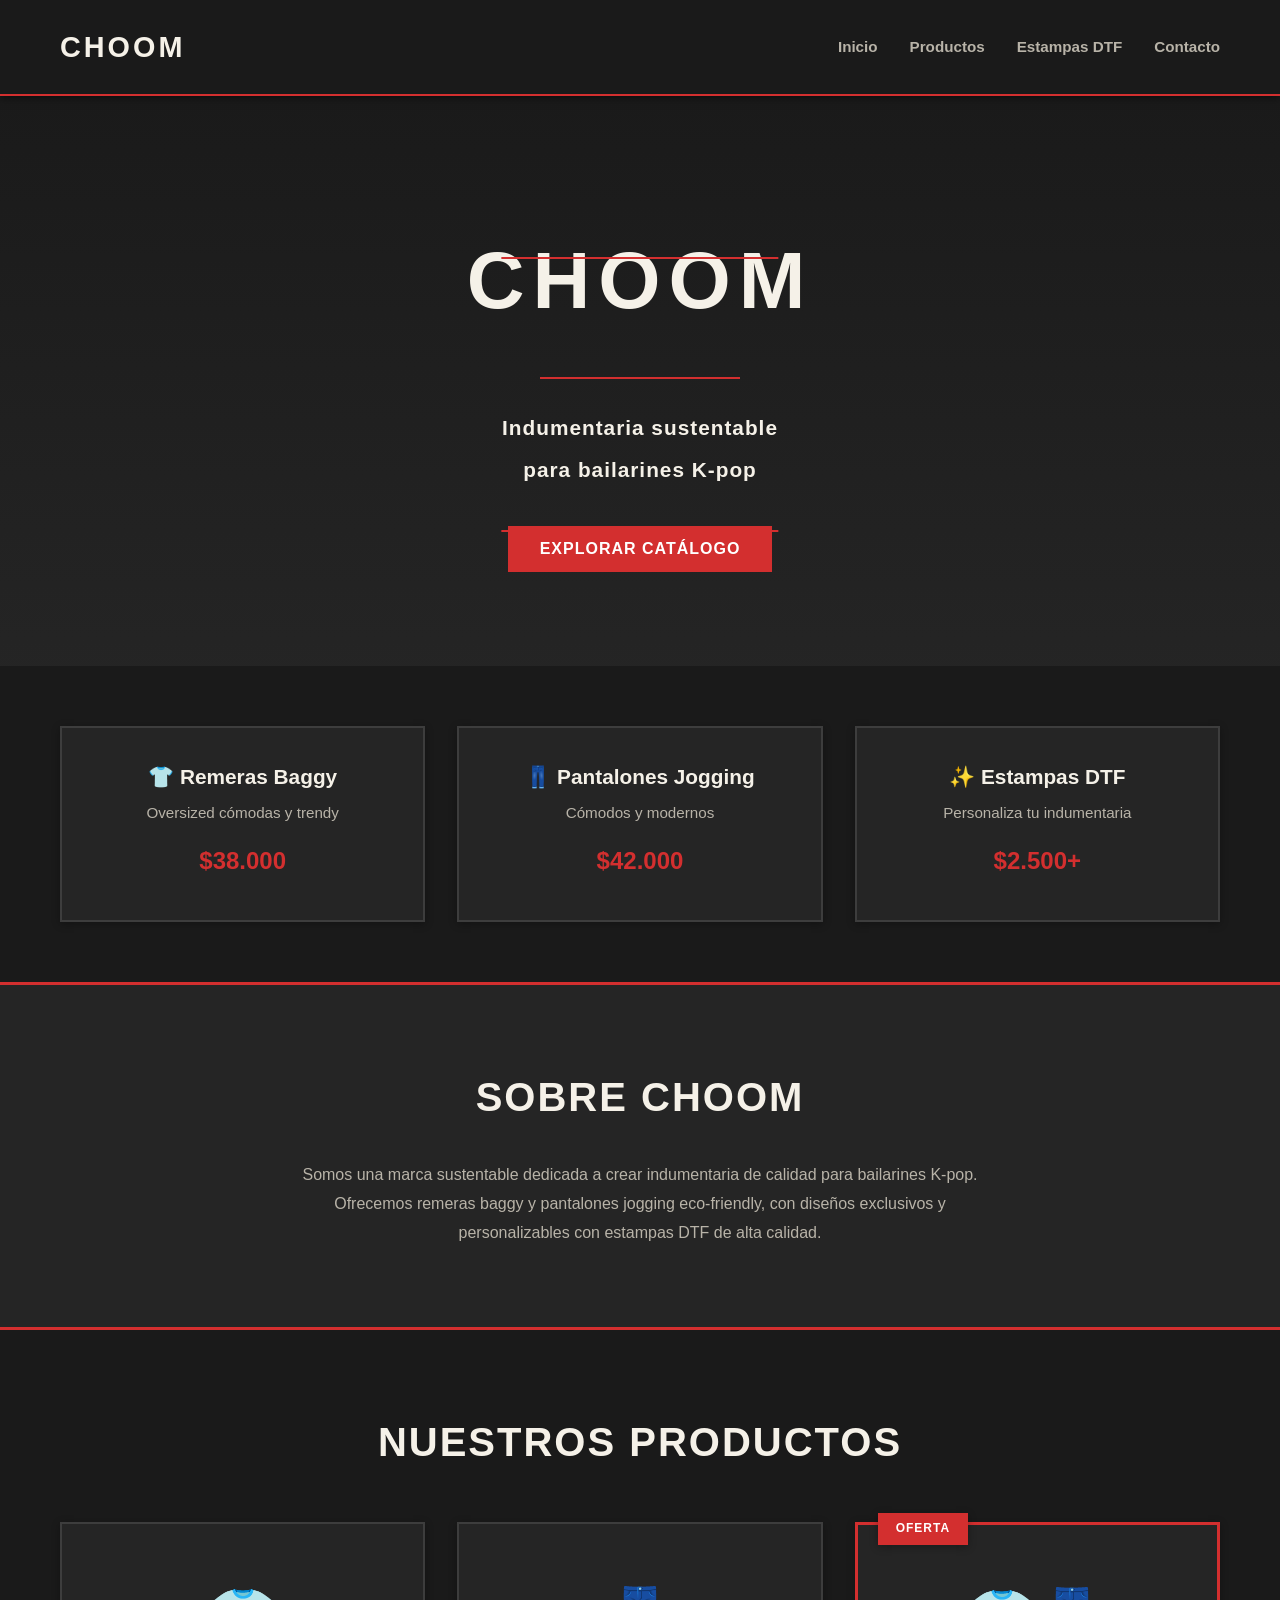
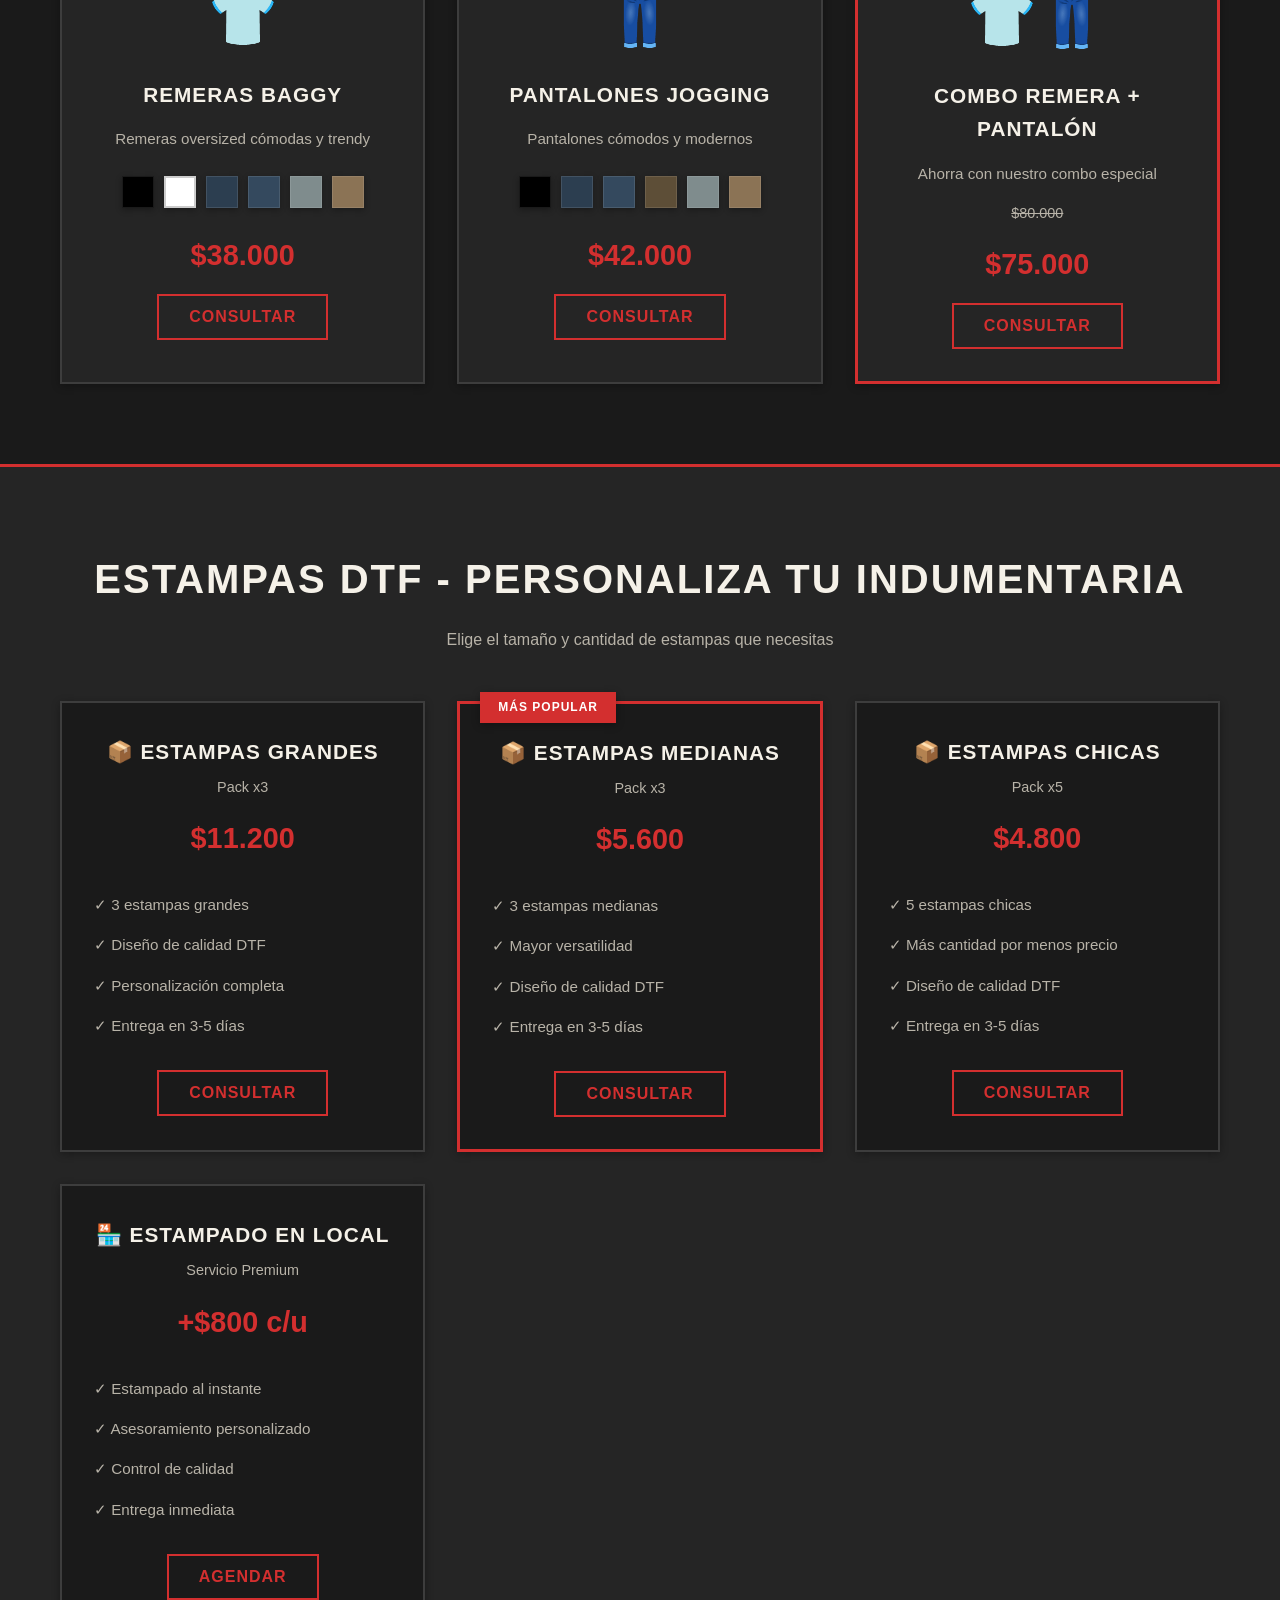
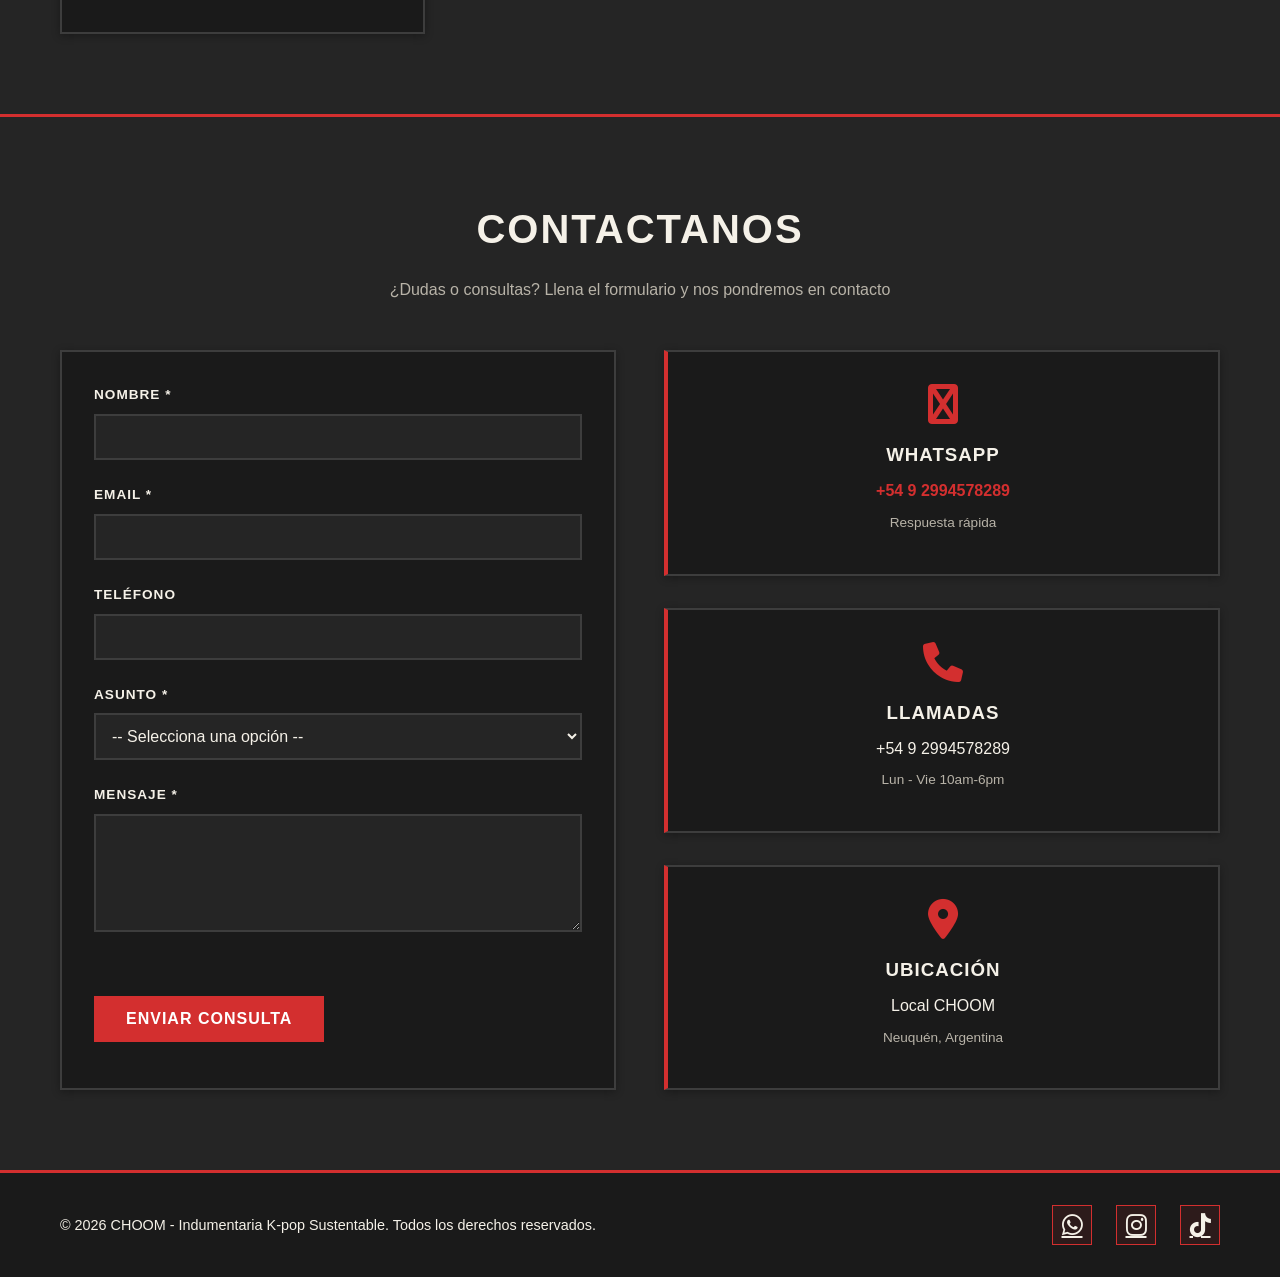
==== index.html @ 9585c63f "Actualizar sección de estampas DTF con paquetes de tamaños: grandes x3 $11,200, medianas x3 $5,600, " ====
<!DOCTYPE html>
<html lang="es">
<head>
    <meta charset="UTF-8">
    <meta name="viewport" content="width=device-width, initial-scale=1.0">
    <title>CHOOM - Indumentaria K-pop Sustentable</title>
    <link rel="stylesheet" href="styles.css">
    <link rel="stylesheet" href="https://cdnjs.cloudflare.com/ajax/libs/font-awesome/6.0.0/css/all.min.css">
</head>
<body>
    <!-- Navbar -->
    <nav class="navbar">
        <div class="navbar-container">
            <div class="logo">CHOOM</div>
            <ul class="nav-menu">
                <li><a href="#inicio" class="nav-link">Inicio</a></li>
                <li><a href="#productos" class="nav-link">Productos</a></li>
                <li><a href="#estampas" class="nav-link">Estampas DTF</a></li>
                <li><a href="#contacto" class="nav-link">Contacto</a></li>
            </ul>
        </div>
    </nav>

    <!-- Hero Section -->
    <section id="inicio" class="hero">
        <div class="hero-container">
            <div class="hero-content">
                <h1 class="hero-title">CHOOM</h1>
                <div class="hero-border"></div>
                <p class="hero-subtitle">Indumentaria sustentable</p>
                <p class="hero-subtitle">para bailarines K-pop</p>
                <button class="btn btn-primary" onclick="document.getElementById('productos').scrollIntoView({ behavior: 'smooth' })">Explorar Catálogo</button>
            </div>
        </div>
    </section>

    <!-- Caracteristicas Rapidas -->
    <section class="features">
        <div class="container">
            <div class="features-grid">
                <div class="feature-card">
                    <h3>👕 Remeras Baggy</h3>
                    <p>Oversized cómodas y trendy</p>
                    <p class="price">$38.000</p>
                </div>
                <div class="feature-card">
                    <h3>👖 Pantalones Jogging</h3>
                    <p>Cómodos y modernos</p>
                    <p class="price">$42.000</p>
                </div>
                <div class="feature-card">
                    <h3>✨ Estampas DTF</h3>
                    <p>Personaliza tu indumentaria</p>
                    <p class="price">$2.500+</p>
                </div>
            </div>
        </div>
    </section>

    <!-- Sobre Nosotros -->
    <section class="about">
        <div class="container">
            <h2>Sobre CHOOM</h2>
            <p>Somos una marca sustentable dedicada a crear indumentaria de calidad para bailarines K-pop. Ofrecemos remeras baggy y pantalones jogging eco-friendly, con diseños exclusivos y personalizables con estampas DTF de alta calidad.</p>
        </div>
    </section>

    <!-- Productos -->
    <section id="productos" class="productos">
        <div class="container">
            <h2>Nuestros Productos</h2>
            <div class="productos-grid">
                <!-- Remeras -->
                <div class="producto-card">
                    <div class="producto-imagen">👕</div>
                    <h3>Remeras Baggy</h3>
                    <p class="descripcion">Remeras oversized cómodas y trendy</p>
                    <div class="colores">
                        <span class="color" style="background: #000;" title="Negro"></span>
                        <span class="color" style="background: #fff; border: 2px solid #ccc;" title="Blanco"></span>
                        <span class="color" style="background: #2c3e50;" title="Gris Oscuro"></span>
                        <span class="color" style="background: #34495e;" title="Gris"></span>
                        <span class="color" style="background: #7f8c8d;" title="Gris Claro"></span>
                        <span class="color" style="background: #8b7355;" title="Maón"></span>
                    </div>
                    <p class="precio">$38.000</p>
                    <button class="btn btn-secondary" onclick="contactarWhatsapp('Hola! Me interesa consultar sobre Remeras Baggy CHOOM')">Consultar</button>
                </div>

                <!-- Pantalones -->
                <div class="producto-card">
                    <div class="producto-imagen">👖</div>
                    <h3>Pantalones Jogging</h3>
                    <p class="descripcion">Pantalones cómodos y modernos</p>
                    <div class="colores">
                        <span class="color" style="background: #000;" title="Negro"></span>
                        <span class="color" style="background: #2c3e50;" title="Azul Oscuro"></span>
                        <span class="color" style="background: #34495e;" title="Gris Oscuro"></span>
                        <span class="color" style="background: #5d4e37;" title="Marrón"></span>
                        <span class="color" style="background: #7f8c8d;" title="Gris"></span>
                        <span class="color" style="background: #8b7355;" title="Beige"></span>
                    </div>
                    <p class="precio">$42.000</p>
                    <button class="btn btn-secondary" onclick="contactarWhatsapp('Hola! Me interesa consultar sobre Pantalones Jogging CHOOM')">Consultar</button>
                </div>

                <!-- Combo -->
                <div class="producto-card destacado">
                    <span class="badge">OFERTA</span>
                    <div class="producto-imagen">👕👖</div>
                    <h3>Combo Remera + Pantalón</h3>
                    <p class="descripcion">Ahorra con nuestro combo especial</p>
                    <p class="precio-original">$80.000</p>
                    <p class="precio">$75.000</p>
                    <button class="btn btn-secondary" onclick="contactarWhatsapp('Hola! Me interesa el Combo Remera + Pantalón de CHOOM')">Consultar</button>
                </div>
            </div>
        </div>
    </section>

    <!-- Estampas DTF -->
    <section id="estampas" class="estampas">
        <div class="container">
            <h2>Estampas DTF - Personaliza tu Indumentaria</h2>
            <p class="seccion-subtitle">Elige el tamaño y cantidad de estampas que necesitas</p>
            
            <div class="estampas-grid">
                <!-- Estampas Grandes x3 -->
                <div class="estampa-card">
                    <h3>📦 Estampas Grandes</h3>
                    <p class="cantidad">Pack x3</p>
                    <p class="precio">$11.200</p>
                    <ul class="caracteristicas">
                        <li>✓ 3 estampas grandes</li>
                        <li>✓ Diseño de calidad DTF</li>
                        <li>✓ Personalización completa</li>
                        <li>✓ Entrega en 3-5 días</li>
                    </ul>
                    <button class="btn btn-secondary" onclick="contactarWhatsapp('Hola! Me interesa solicitar estampas grandes CHOOM - Pack x3')">Consultar</button>
                </div>

                <!-- Estampas Medianas x3 -->
                <div class="estampa-card destacado">
                    <span class="badge">MÁS POPULAR</span>
                    <h3>📦 Estampas Medianas</h3>
                    <p class="cantidad">Pack x3</p>
                    <p class="precio">$5.600</p>
                    <ul class="caracteristicas">
                        <li>✓ 3 estampas medianas</li>
                        <li>✓ Mayor versatilidad</li>
                        <li>✓ Diseño de calidad DTF</li>
                        <li>✓ Entrega en 3-5 días</li>
                    </ul>
                    <button class="btn btn-secondary" onclick="contactarWhatsapp('Hola! Me interesa solicitar estampas medianas CHOOM - Pack x3')">Consultar</button>
                </div>

                <!-- Estampas Chicas x5 -->
                <div class="estampa-card">
                    <h3>📦 Estampas Chicas</h3>
                    <p class="cantidad">Pack x5</p>
                    <p class="precio">$4.800</p>
                    <ul class="caracteristicas">
                        <li>✓ 5 estampas chicas</li>
                        <li>✓ Más cantidad por menos precio</li>
                        <li>✓ Diseño de calidad DTF</li>
                        <li>✓ Entrega en 3-5 días</li>
                    </ul>
                    <button class="btn btn-secondary" onclick="contactarWhatsapp('Hola! Me interesa solicitar estampas chicas CHOOM - Pack x5')">Consultar</button>
                </div>

                <!-- Estampado en local -->
                <div class="estampa-card">
                    <h3>🏪 Estampado en Local</h3>
                    <p class="cantidad">Servicio Premium</p>
                    <p class="precio">+$800 c/u</p>
                    <ul class="caracteristicas">
                        <li>✓ Estampado al instante</li>
                        <li>✓ Asesoramiento personalizado</li>
                        <li>✓ Control de calidad</li>
                        <li>✓ Entrega inmediata</li>
                    </ul>
                    <button class="btn btn-secondary" onclick="contactarWhatsapp('Hola! Quiero agendar para estampar en el local')">Agendar</button>
                </div>
            </div>
        </div>
    </section>

    <!-- Contacto -->
    <section id="contacto" class="contacto">
        <div class="container">
            <h2>Contactanos</h2>
            <p class="seccion-subtitle">¿Dudas o consultas? Llena el formulario y nos pondremos en contacto</p>
            
            <div class="contacto-content">
                <form class="contacto-form" onsubmit="enviarFormulario(event)">
                    <div class="form-group">
                        <label for="nombre">Nombre *</label>
                        <input type="text" id="nombre" name="nombre" required>
                    </div>

                    <div class="form-group">
                        <label for="email">Email *</label>
                        <input type="email" id="email" name="email" required>
                    </div>

                    <div class="form-group">
                        <label for="telefono">Teléfono</label>
                        <input type="tel" id="telefono" name="telefono">
                    </div>

                    <div class="form-group">
                        <label for="asunto">Asunto *</label>
                        <select id="asunto" name="asunto" required>
                            <option value="">-- Selecciona una opción --</option>
                            <option value="Consulta sobre productos">Consulta sobre productos</option>
                            <option value="Solicitud de estampas DTF">Solicitud de estampas DTF</option>
                            <option value="Estampado en local">Estampado en local</option>
                            <option value="Otro">Otro</option>
                        </select>
                    </div>

                    <div class="form-group">
                        <label for="mensaje">Mensaje *</label>
                        <textarea id="mensaje" name="mensaje" rows="5" required></textarea>
                    </div>

                    <button type="submit" class="btn btn-primary">Enviar Consulta</button>
                </form>

                <div class="contacto-info">
                    <div class="info-card">
                        <i class="fas fa-whatsapp"></i>
                        <h3>WhatsApp</h3>
                        <p><a href="https://wa.me/542994578289" target="_blank">+54 9 2994578289</a></p>
                        <p class="small">Respuesta rápida</p>
                    </div>
                    
                    <div class="info-card">
                        <i class="fas fa-phone"></i>
                        <h3>Llamadas</h3>
                        <p>+54 9 2994578289</p>
                        <p class="small">Lun - Vie 10am-6pm</p>
                    </div>

                    <div class="info-card">
                        <i class="fas fa-map-marker-alt"></i>
                        <h3>Ubicación</h3>
                        <p>Local CHOOM</p>
                        <p class="small">Neuquén, Argentina</p>
                    </div>
                </div>
            </div>
        </div>
    </section>

    <!-- Footer -->
    <footer class="footer">
        <div class="container">
            <p>&copy; 2026 CHOOM - Indumentaria K-pop Sustentable. Todos los derechos reservados.</p>
            <div class="social-links">
                <a href="https://wa.me/542994578289" title="WhatsApp"><i class="fab fa-whatsapp"></i></a>
                <a href="#" title="Instagram"><i class="fab fa-instagram"></i></a>
                <a href="#" title="TikTok"><i class="fab fa-tiktok"></i></a>
            </div>
        </div>
    </footer>

    <script src="script.js"></script>
</body>
</html>
---- styles.css ----
* {
    margin: 0;
    padding: 0;
    box-sizing: border-box;
}

:root {
    --primary-color: #1a1a1a;
    --secondary-color: #2d2d2d;
    --accent-color: #d32f2f;
    --text-light: #f5f1e8;
    --text-muted: #b8b3a8;
    --light-bg: #252525;
    --border-color: #3d3d3d;
    --white: #ffffff;
}

body {
    font-family: 'Segoe UI', Tahoma, Geneva, Verdana, sans-serif;
    color: var(--text-light);
    line-height: 1.6;
    background: var(--primary-color);
}

.container {
    max-width: 1200px;
    margin: 0 auto;
    padding: 0 20px;
}

/* Navbar */
.navbar {
    background: var(--primary-color);
    color: var(--text-light);
    padding: 1.5rem 0;
    position: sticky;
    top: 0;
    z-index: 100;
    box-shadow: 0 2px 8px rgba(0, 0, 0, 0.5);
    border-bottom: 2px solid var(--accent-color);
}

.navbar-container {
    display: flex;
    justify-content: space-between;
    align-items: center;
    max-width: 1200px;
    margin: 0 auto;
    padding: 0 20px;
}

.logo {
    font-size: 1.8rem;
    font-weight: 900;
    color: var(--text-light);
    letter-spacing: 3px;
    text-transform: uppercase;
}

.nav-menu {
    display: flex;
    list-style: none;
    gap: 2rem;
}

.nav-link {
    color: var(--text-muted);
    text-decoration: none;
    transition: color 0.3s;
    font-weight: 600;
    font-size: 0.95rem;
}

.nav-link:hover {
    color: var(--accent-color);
}

/* Hero Section */
.hero {
    background: linear-gradient(180deg, var(--primary-color) 0%, var(--light-bg) 100%);
    padding: 120px 20px;
    text-align: center;
    min-height: 600px;
    display: flex;
    align-items: center;
    justify-content: center;
    border-bottom: 3px solid var(--accent-color);
    position: relative;
}

.hero-container::before {
    content: '';
    position: absolute;
    top: 40px;
    left: 50%;
    transform: translateX(-50%);
    width: 80%;
    height: 2px;
    background: var(--accent-color);
}

.hero-container::after {
    content: '';
    position: absolute;
    bottom: 40px;
    left: 50%;
    transform: translateX(-50%);
    width: 80%;
    height: 2px;
    background: var(--accent-color);
}

.hero-container {
    position: relative;
    animation: fadeInUp 1s ease;
}

.hero-content {
    max-width: 800px;
}

.hero-title {
    font-size: 5rem;
    font-weight: 900;
    color: var(--text-light);
    margin-bottom: 2rem;
    letter-spacing: 8px;
    text-transform: uppercase;
}

.hero-border {
    width: 200px;
    height: 2px;
    background: var(--accent-color);
    margin: 2rem auto;
}

.hero-subtitle {
    font-size: 1.3rem;
    color: var(--text-light);
    font-weight: 600;
    margin-bottom: 0.5rem;
    letter-spacing: 1px;
}

@keyframes fadeInUp {
    from {
        opacity: 0;
        transform: translateY(30px);
    }
    to {
        opacity: 1;
        transform: translateY(0);
    }
}

/* Features Section */
.features {
    background: var(--primary-color);
    padding: 60px 20px;
    margin-top: -30px;
    position: relative;
    z-index: 10;
}

.features-grid {
    display: grid;
    grid-template-columns: repeat(auto-fit, minmax(280px, 1fr));
    gap: 2rem;
}

.feature-card {
    background: var(--light-bg);
    border: 2px solid var(--border-color);
    border-radius: 0;
    padding: 2rem;
    text-align: center;
    transition: all 0.3s;
    box-shadow: 0 2px 8px rgba(0, 0, 0, 0.3);
}

.feature-card:hover {
    transform: translateY(-5px);
    box-shadow: 0 8px 20px rgba(211, 47, 47, 0.3);
    border-color: var(--accent-color);
}

.feature-card h3 {
    font-size: 1.3rem;
    color: var(--text-light);
    margin-bottom: 0.5rem;
    font-weight: 700;
}

.feature-card p {
    color: var(--text-muted);
    font-size: 0.95rem;
    margin-bottom: 0.5rem;
}

.feature-card .price {
    font-size: 1.5rem;
    font-weight: bold;
    color: var(--accent-color);
    margin-top: 1rem;
}

/* Botones */
.btn {
    padding: 12px 30px;
    border: 2px solid var(--accent-color);
    border-radius: 0;
    font-size: 1rem;
    cursor: pointer;
    transition: all 0.3s;
    text-decoration: none;
    display: inline-block;
    font-weight: 700;
    text-transform: uppercase;
    letter-spacing: 1px;
}

.btn-primary {
    background: var(--accent-color);
    color: var(--white);
    margin-top: 2rem;
}

.btn-primary:hover {
    background: transparent;
    color: var(--accent-color);
}

.btn-secondary {
    background: transparent;
    color: var(--accent-color);
    border-color: var(--accent-color);
}

.btn-secondary:hover {
    background: var(--accent-color);
    color: var(--white);
}

/* Sección About */
.about {
    background: var(--light-bg);
    padding: 80px 20px;
    text-align: center;
    border-top: 3px solid var(--accent-color);
    border-bottom: 3px solid var(--accent-color);
}

.about h2 {
    font-size: 2.5rem;
    margin-bottom: 2rem;
    color: var(--text-light);
    font-weight: 900;
    letter-spacing: 2px;
    text-transform: uppercase;
}

.about p {
    font-size: 1rem;
    max-width: 700px;
    margin: 0 auto;
    color: var(--text-muted);
    line-height: 1.8;
}

/* Productos */
.productos {
    padding: 80px 20px;
    background: var(--primary-color);
}

.productos h2 {
    text-align: center;
    font-size: 2.5rem;
    margin-bottom: 3rem;
    color: var(--text-light);
    font-weight: 900;
    letter-spacing: 2px;
    text-transform: uppercase;
}

.productos-grid {
    display: grid;
    grid-template-columns: repeat(auto-fit, minmax(300px, 1fr));
    gap: 2rem;
}

.producto-card {
    background: var(--light-bg);
    border: 2px solid var(--border-color);
    border-radius: 0;
    padding: 2rem;
    text-align: center;
    transition: all 0.3s;
    position: relative;
    box-shadow: 0 2px 8px rgba(0, 0, 0, 0.3);
}

.producto-card:hover {
    border-color: var(--accent-color);
    box-shadow: 0 8px 20px rgba(211, 47, 47, 0.3);
    transform: translateY(-5px);
}

.producto-card.destacado {
    border-color: var(--accent-color);
    border-width: 3px;
}

.badge {
    position: absolute;
    top: -12px;
    left: 20px;
    background: var(--accent-color);
    color: var(--white);
    padding: 6px 18px;
    border-radius: 0;
    font-size: 0.75rem;
    font-weight: bold;
    text-transform: uppercase;
    letter-spacing: 1px;
    box-shadow: 0 2px 8px rgba(0, 0, 0, 0.3);
}

.producto-imagen {
    font-size: 3.5rem;
    margin: 1rem 0;
}

.producto-card h3 {
    font-size: 1.3rem;
    margin: 1rem 0;
    color: var(--text-light);
    font-weight: 700;
    text-transform: uppercase;
    letter-spacing: 1px;
}

.producto-card .descripcion {
    color: var(--text-muted);
    margin-bottom: 1rem;
    font-size: 0.95rem;
}

.colores {
    display: flex;
    gap: 10px;
    justify-content: center;
    margin: 1.5rem 0;
    flex-wrap: wrap;
}

.color {
    width: 32px;
    height: 32px;
    border-radius: 0;
    cursor: pointer;
    transition: all 0.2s;
    box-shadow: 0 2px 6px rgba(0, 0, 0, 0.3);
    border: 1px solid rgba(255, 255, 255, 0.1);
}

.color:hover {
    transform: scale(1.15);
    box-shadow: 0 4px 12px rgba(211, 47, 47, 0.5);
}

.precio-original {
    text-decoration: line-through;
    color: var(--text-muted);
    font-size: 0.9rem;
    margin: 0.5rem 0;
}

.precio {
    font-size: 1.8rem;
    font-weight: bold;
    color: var(--accent-color);
    margin: 1rem 0;
}

/* Estampas */
.estampas {
    background: var(--light-bg);
    padding: 80px 20px;
    border-top: 3px solid var(--accent-color);
    border-bottom: 3px solid var(--accent-color);
}

.estampas h2 {
    text-align: center;
    font-size: 2.5rem;
    margin-bottom: 1rem;
    color: var(--text-light);
    font-weight: 900;
    letter-spacing: 2px;
    text-transform: uppercase;
}

.seccion-subtitle {
    text-align: center;
    font-size: 1rem;
    margin-bottom: 3rem;
    color: var(--text-muted);
}

.estampas-grid {
    display: grid;
    grid-template-columns: repeat(auto-fit, minmax(280px, 1fr));
    gap: 2rem;
}

.estampa-card {
    background: var(--primary-color);
    color: var(--text-light);
    padding: 2rem;
    border-radius: 0;
    text-align: center;
    position: relative;
    transition: all 0.3s;
    box-shadow: 0 2px 8px rgba(0, 0, 0, 0.3);
    border: 2px solid var(--border-color);
}

.estampa-card:hover {
    transform: translateY(-5px);
    box-shadow: 0 8px 20px rgba(211, 47, 47, 0.3);
    border-color: var(--accent-color);
}

.estampa-card.destacado {
    border: 3px solid var(--accent-color);
    transform: scale(1.05);
}

.estampa-card h3 {
    font-size: 1.3rem;
    margin-bottom: 0.5rem;
    color: var(--text-light);
    font-weight: 700;
    text-transform: uppercase;
    letter-spacing: 1px;
}

.estampa-card .cantidad {
    font-size: 0.9rem;
    color: var(--text-muted);
    margin-bottom: 1rem;
}

.caracteristicas {
    list-style: none;
    margin: 1.5rem 0;
    text-align: left;
}

.caracteristicas li {
    padding: 0.5rem 0;
    color: var(--text-muted);
    font-size: 0.95rem;
}

/* Estampas Grupos */
.estampas-grupos {
    background: var(--primary-color);
    padding: 80px 20px;
    min-height: 100vh;
}

.estampas-grupos h1 {
    text-align: center;
    font-size: 2.5rem;
    margin-bottom: 1rem;
    color: var(--text-light);
    font-weight: 900;
    letter-spacing: 2px;
    text-transform: uppercase;
}

.grupos-grid {
    display: grid;
    grid-template-columns: repeat(auto-fit, minmax(200px, 1fr));
    gap: 2rem;
    margin-top: 3rem;
}

.grupo-card {
    background: var(--light-bg);
    border: 2px solid var(--border-color);
    padding: 2rem;
    text-align: center;
    cursor: pointer;
    transition: all 0.3s;
    position: relative;
}

.grupo-card:hover {
    transform: translateY(-10px);
    box-shadow: 0 15px 40px rgba(211, 47, 47, 0.4);
    border-color: var(--accent-color);
}

.grupo-icon {
    font-size: 3rem;
    margin-bottom: 1rem;
}

.grupo-card h3 {
    font-size: 1.5rem;
    color: var(--text-light);
    margin-bottom: 0.5rem;
    font-weight: 700;
    text-transform: uppercase;
}

.grupo-card p {
    color: var(--text-muted);
    font-size: 0.9rem;
}

/* Formulario Paquete */
.formulario-paquete {
    position: fixed;
    top: 0;
    left: 0;
    right: 0;
    bottom: 0;
    background: rgba(0, 0, 0, 0.8);
    display: flex;
    align-items: center;
    justify-content: center;
    z-index: 1000;
    padding: 20px;
}

.formulario-paquete.hidden {
    display: none;
}

.formulario-container {
    background: var(--primary-color);
    border: 3px solid var(--accent-color);
    padding: 3rem;
    max-width: 600px;
    width: 100%;
    position: relative;
}

.btn-cerrar {
    position: absolute;
    top: 1rem;
    right: 1rem;
    background: var(--accent-color);
    color: var(--white);
    border: none;
    font-size: 1.5rem;
    width: 40px;
    height: 40px;
    cursor: pointer;
    transition: all 0.3s;
}

.btn-cerrar:hover {
    transform: scale(1.1);
}

.formulario-container h2 {
    color: var(--text-light);
    margin-bottom: 1rem;
    font-size: 1.8rem;
    text-transform: uppercase;
}

.formulario-container p {
    color: var(--text-muted);
    margin-bottom: 2rem;
}

.opciones-paquete {
    display: grid;
    grid-template-columns: 1fr 1fr;
    gap: 2rem;
}

.opcion-card {
    background: var(--light-bg);
    border: 2px solid var(--border-color);
    padding: 1.5rem;
    text-align: center;
    cursor: pointer;
    transition: all 0.3s;
}

.opcion-card:hover {
    border-color: var(--accent-color);
    transform: translateY(-5px);
    box-shadow: 0 8px 20px rgba(211, 47, 47, 0.3);
}

.opcion-card h3 {
    color: var(--text-light);
    margin-bottom: 0.5rem;
    text-transform: uppercase;
}

.opcion-card .cantidad {
    color: var(--text-muted);
    font-size: 0.9rem;
    margin: 0.5rem 0;
}

.opcion-card .precio {
    font-size: 1.5rem;
    color: var(--accent-color);
    font-weight: bold;
    margin: 0.5rem 0;
}

.opcion-card .precio-original {
    text-decoration: line-through;
    color: var(--text-muted);
    font-size: 0.9rem;
    margin: 0.5rem 0;
}

.opcion-card .descuento {
    color: var(--accent-color);
    font-weight: bold;
    font-size: 0.9rem;
}

/* Contacto */
.contacto {
    padding: 80px 20px;
    background: var(--light-bg);
}

.contacto h2 {
    text-align: center;
    font-size: 2.5rem;
    margin-bottom: 1rem;
    color: var(--text-light);
    font-weight: 900;
    letter-spacing: 2px;
    text-transform: uppercase;
}

.contacto-content {
    display: grid;
    grid-template-columns: 1fr 1fr;
    gap: 3rem;
    margin-top: 3rem;
}

.contacto-form {
    background: var(--primary-color);
    padding: 2rem;
    border-radius: 0;
    box-shadow: 0 2px 8px rgba(0, 0, 0, 0.3);
    border: 2px solid var(--border-color);
}

.form-group {
    margin-bottom: 1.5rem;
}

.form-group label {
    display: block;
    margin-bottom: 0.5rem;
    font-weight: 700;
    color: var(--text-light);
    text-transform: uppercase;
    font-size: 0.85rem;
    letter-spacing: 1px;
}

.form-group input,
.form-group select,
.form-group textarea {
    width: 100%;
    padding: 12px;
    border: 2px solid var(--border-color);
    border-radius: 0;
    font-family: inherit;
    font-size: 1rem;
    transition: all 0.3s;
    background: var(--light-bg);
    color: var(--text-light);
}

.form-group input:focus,
.form-group select:focus,
.form-group textarea:focus {
    outline: none;
    border-color: var(--accent-color);
    box-shadow: 0 0 10px rgba(211, 47, 47, 0.3);
}

.contacto-info {
    display: flex;
    flex-direction: column;
    gap: 2rem;
}

.info-card {
    background: var(--primary-color);
    padding: 2rem;
    border-radius: 0;
    text-align: center;
    box-shadow: 0 2px 8px rgba(0, 0, 0, 0.3);
    transition: all 0.3s;
    border: 2px solid var(--border-color);
    border-left: 4px solid var(--accent-color);
}

.info-card:hover {
    transform: translateY(-5px);
    box-shadow: 0 8px 20px rgba(211, 47, 47, 0.3);
}

.info-card i {
    font-size: 2.5rem;
    color: var(--accent-color);
    margin-bottom: 1rem;
}

.info-card h3 {
    margin-bottom: 0.5rem;
    color: var(--text-light);
    font-weight: 700;
    text-transform: uppercase;
    letter-spacing: 1px;
}

.info-card p {
    margin: 0.5rem 0;
}

.info-card a {
    color: var(--accent-color);
    text-decoration: none;
    font-weight: 700;
    transition: color 0.3s;
}

.info-card a:hover {
    color: var(--text-light);
}

.small {
    font-size: 0.85rem;
    color: var(--text-muted);
}

/* Footer */
.footer {
    background: var(--primary-color);
    color: var(--text-light);
    padding: 2rem;
    text-align: center;
    border-top: 3px solid var(--accent-color);
}

.footer .container {
    display: flex;
    justify-content: space-between;
    align-items: center;
}

.footer p {
    font-size: 0.9rem;
}

.social-links {
    display: flex;
    gap: 1.5rem;
}

.social-links a {
    color: var(--text-light);
    font-size: 1.5rem;
    transition: all 0.3s;
    display: inline-flex;
    align-items: center;
    justify-content: center;
    width: 40px;
    height: 40px;
    border-radius: 0;
    background: rgba(211, 47, 47, 0.1);
    border: 1px solid var(--accent-color);
}

.social-links a:hover {
    color: var(--accent-color);
    background: var(--accent-color);
    color: var(--white);
    transform: translateY(-3px);
}

/* Responsive */
@media (max-width: 768px) {
    .navbar {
        padding: 1rem 0;
    }

    .navbar-container {
        flex-wrap: wrap;
    }

    .nav-menu {
        width: 100%;
        flex-direction: column;
        gap: 0.5rem;
        margin-top: 1rem;
    }

    .hero-title {
        font-size: 3rem;
    }

    .hero {
        min-height: 400px;
        padding: 50px 20px;
    }

    .productos h2,
    .estampas h2,
    .contacto h2 {
        font-size: 1.8rem;
    }

    .productos-grid,
    .estampas-grid,
    .features-grid {
        grid-template-columns: 1fr;
    }

    .estampa-card.destacado {
        transform: scale(1);
    }

    .contacto-content {
        grid-template-columns: 1fr;
        gap: 2rem;
    }

    .footer .container {
        flex-direction: column;
        gap: 1rem;
    }

    .nav-link {
        display: block;
        padding: 0.5rem 0;
    }

    .opciones-paquete {
        grid-template-columns: 1fr;
    }
}

@media (max-width: 480px) {
    .hero-title {
        font-size: 2rem;
    }

    .hero-content p {
        font-size: 0.95rem;
    }

    .btn {
        padding: 10px 20px;
        font-size: 0.85rem;
    }

    .precio {
        font-size: 1.5rem;
    }

    .about h2,
    .productos h2 {
        font-size: 1.5rem;
    }
}
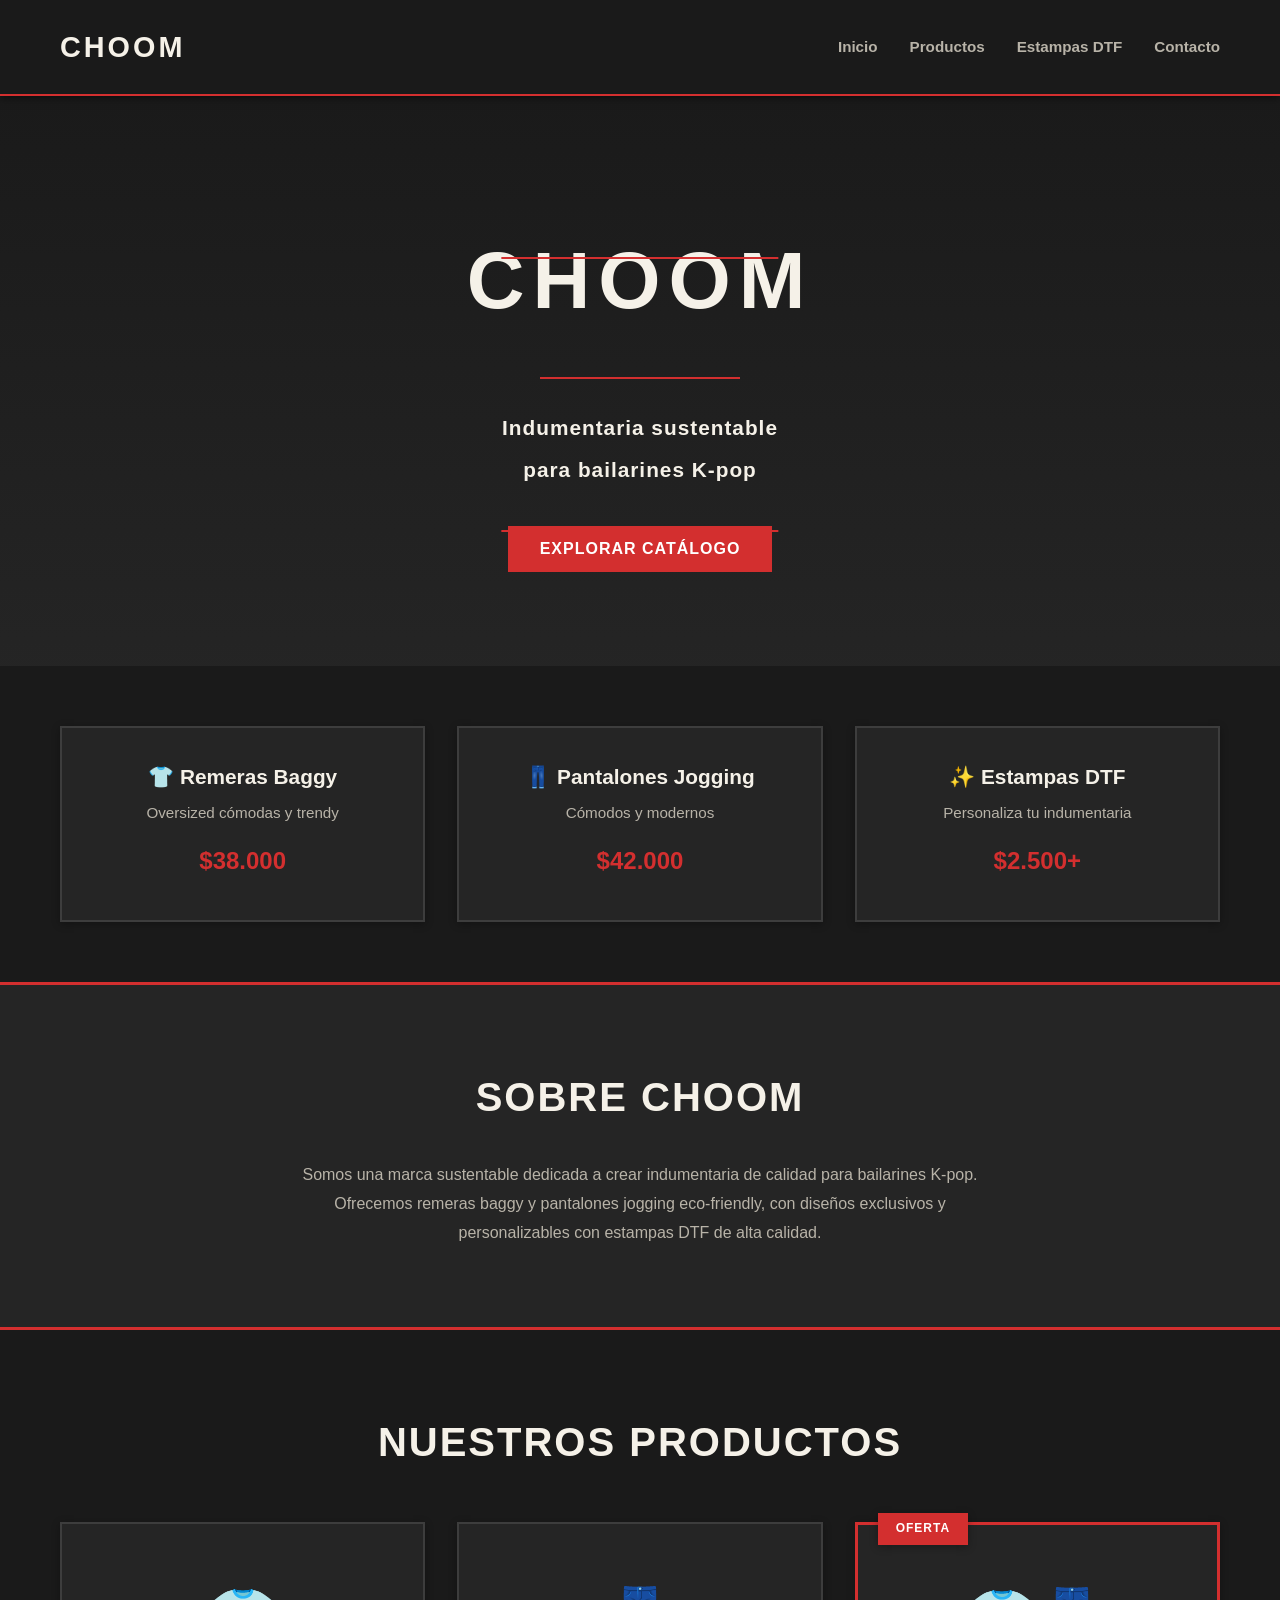
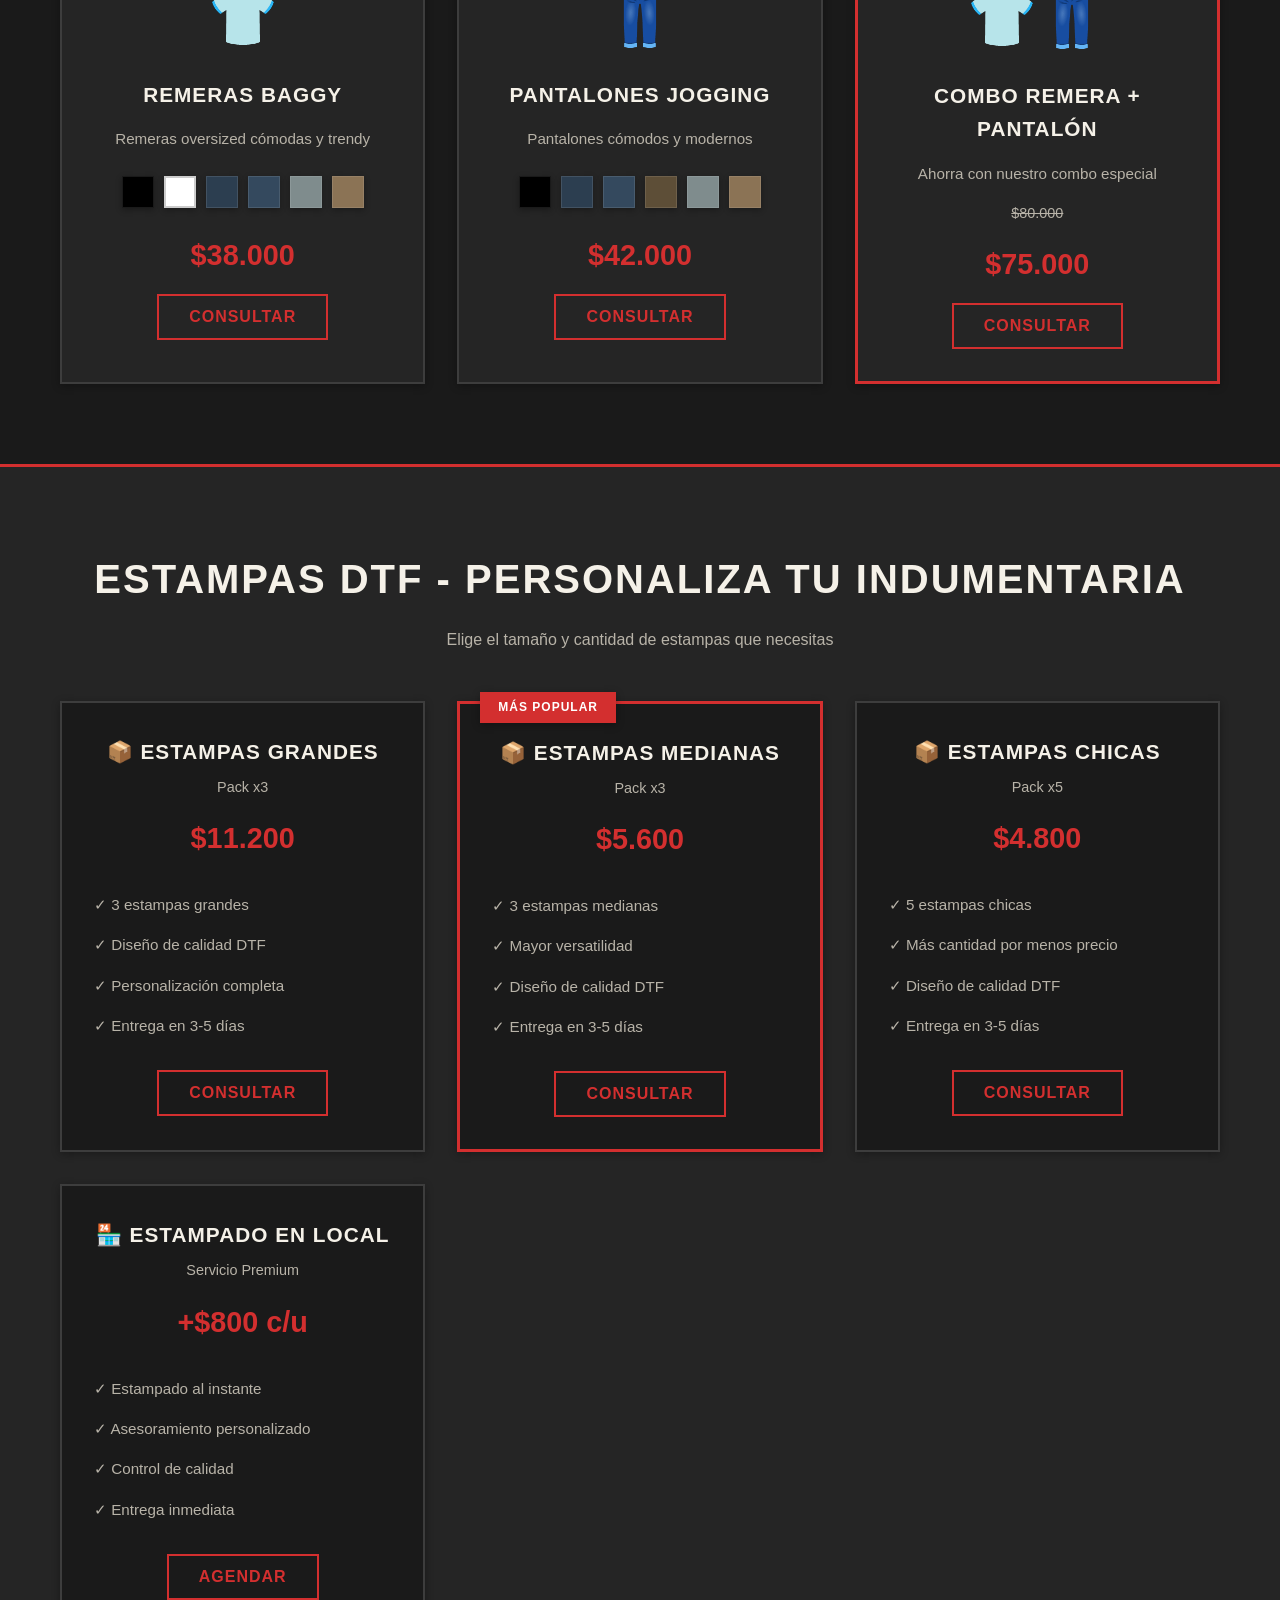
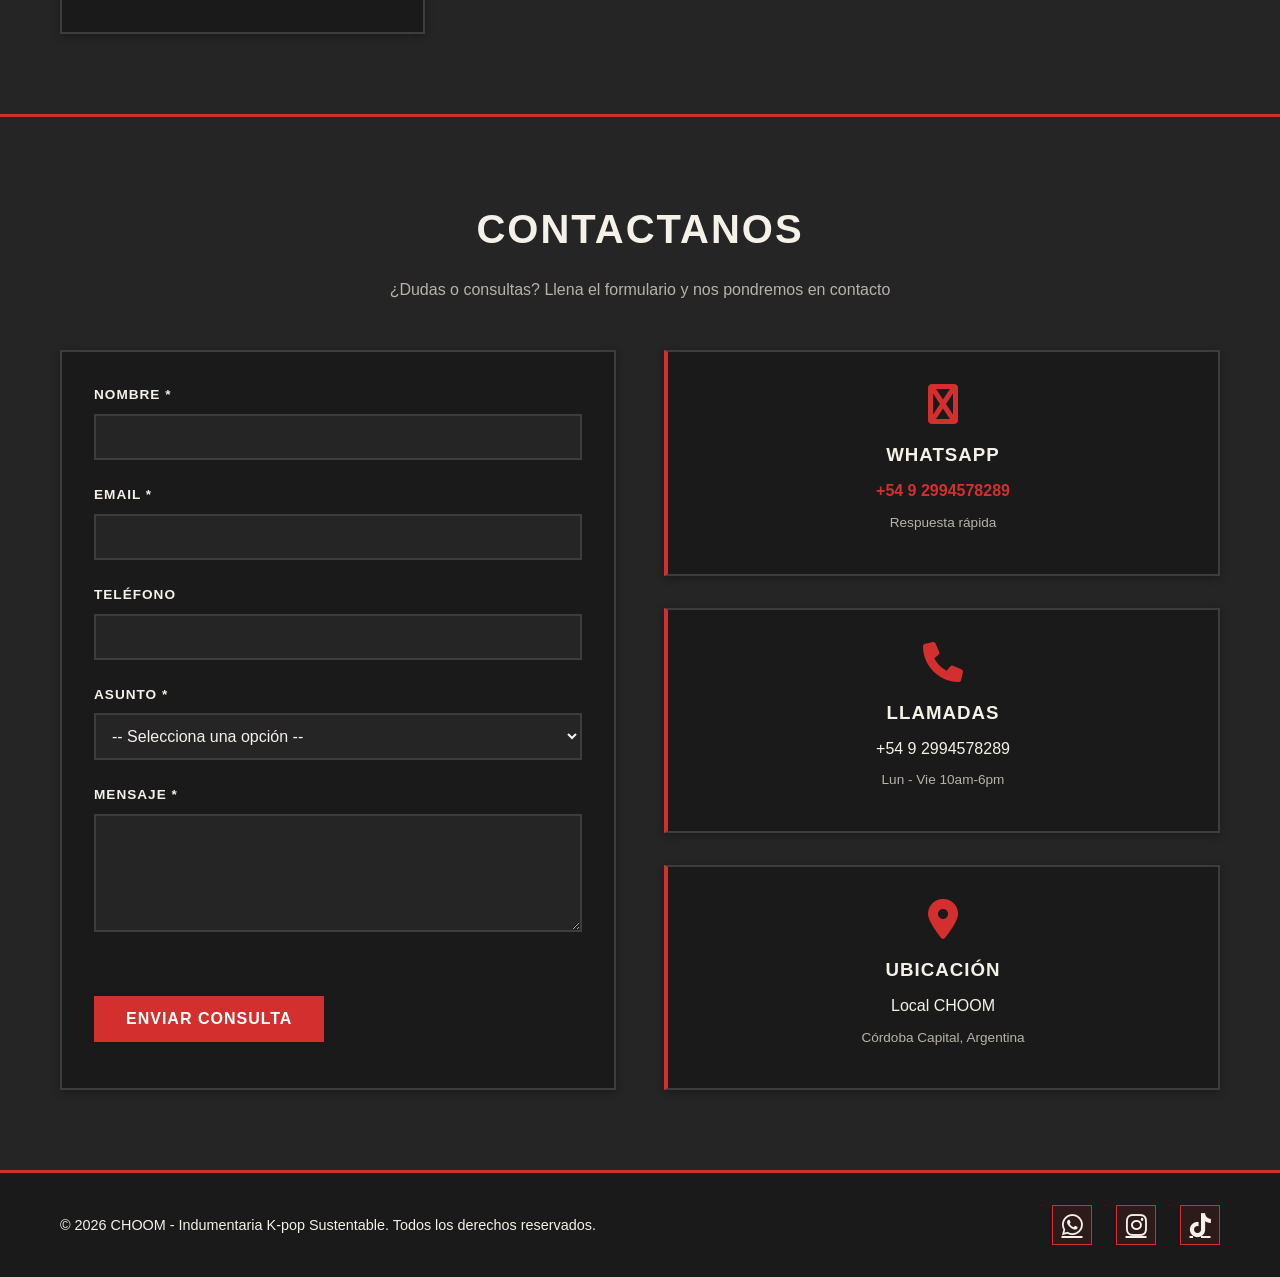
==== commit bcbc9845: "Agregar scroll a estampas en feature card y cambiar ubicación a Córdoba Capital" ====
--- a/index.html
+++ b/index.html
@@ -48,8 +48,8 @@
                     <p>Cómodos y modernos</p>
                     <p class="price">$42.000</p>
                 </div>
-                <div class="feature-card">
-                    <h3>✨ Estampas DTF</h3>
+                <div class="feature-card" onclick="document.getElementById('estampas').scrollIntoView({ behavior: 'smooth' })">
+                    <h3 style="cursor: pointer;">✨ Estampas DTF</h3>
                     <p>Personaliza tu indumentaria</p>
                     <p class="price">$2.500+</p>
                 </div>
@@ -246,7 +246,7 @@
                         <i class="fas fa-map-marker-alt"></i>
                         <h3>Ubicación</h3>
                         <p>Local CHOOM</p>
-                        <p class="small">Neuquén, Argentina</p>
+                        <p class="small">Córdoba Capital, Argentina</p>
                     </div>
                 </div>
             </div>
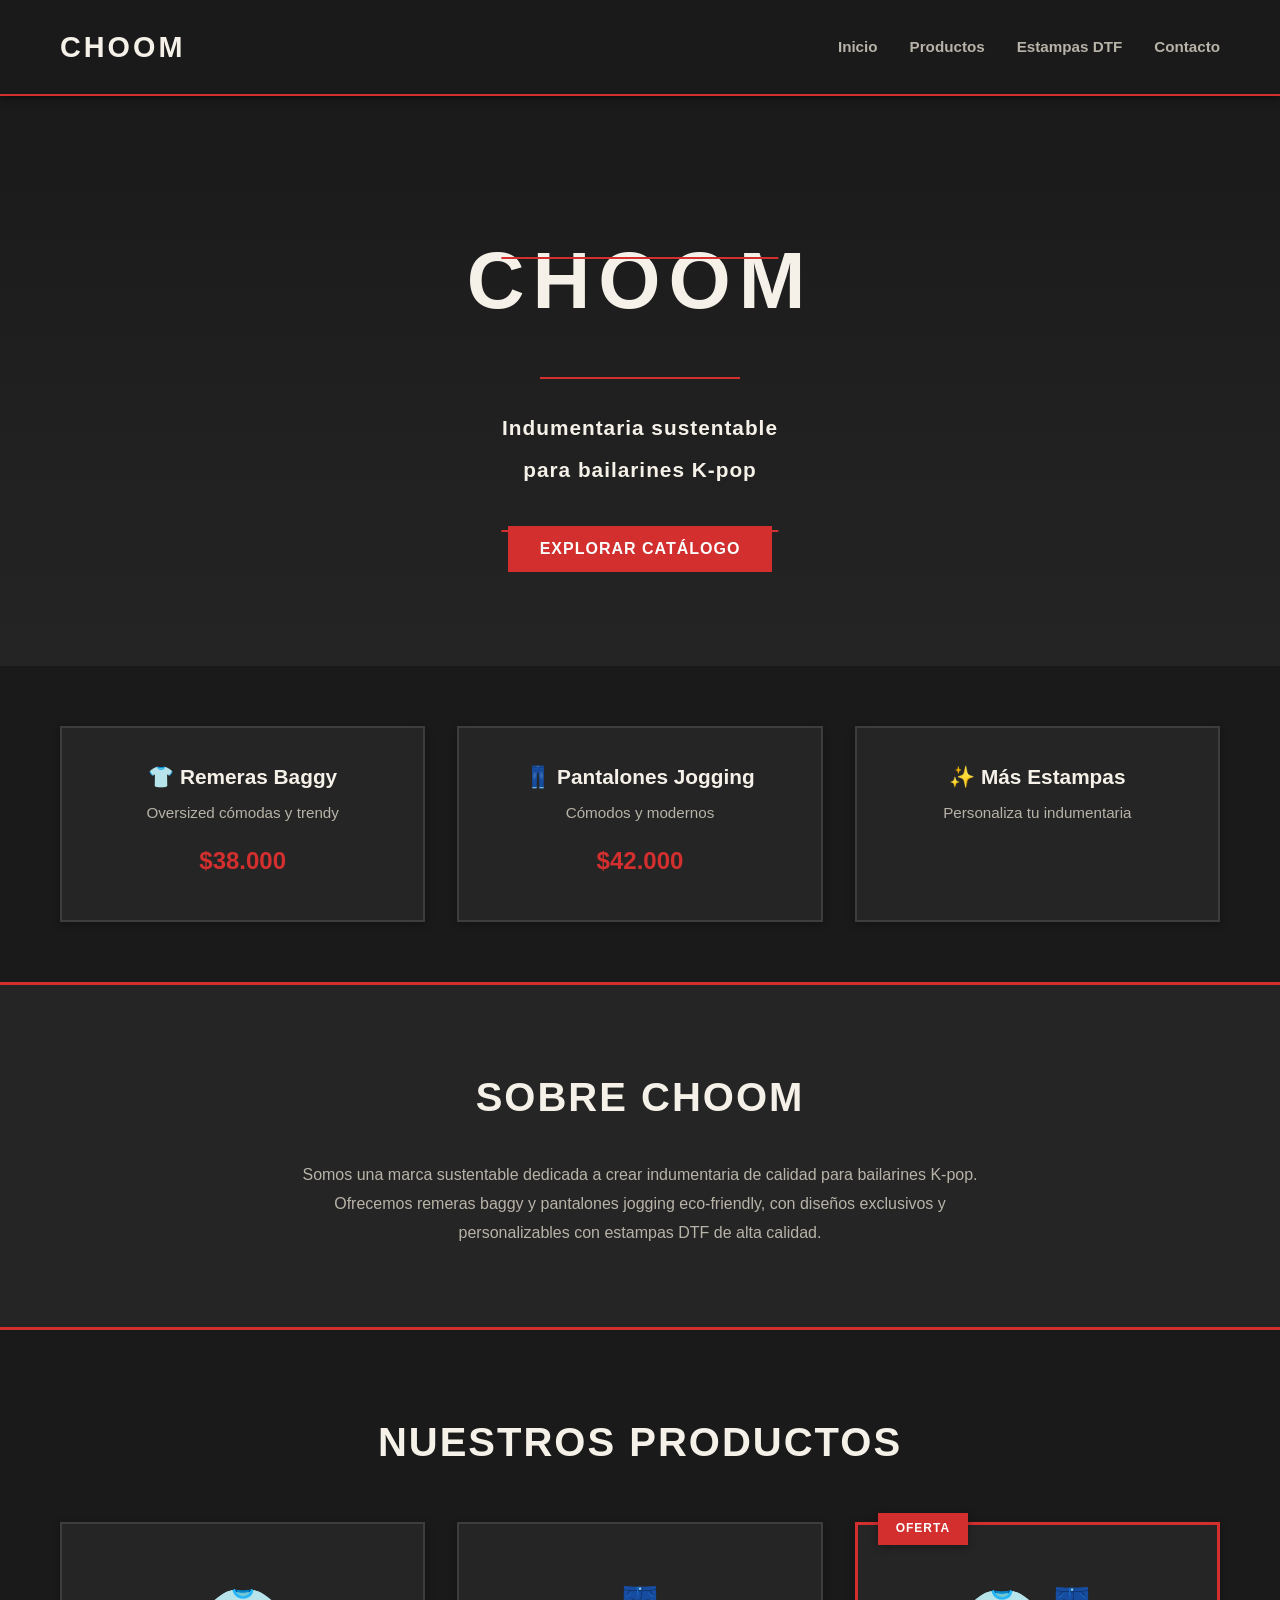
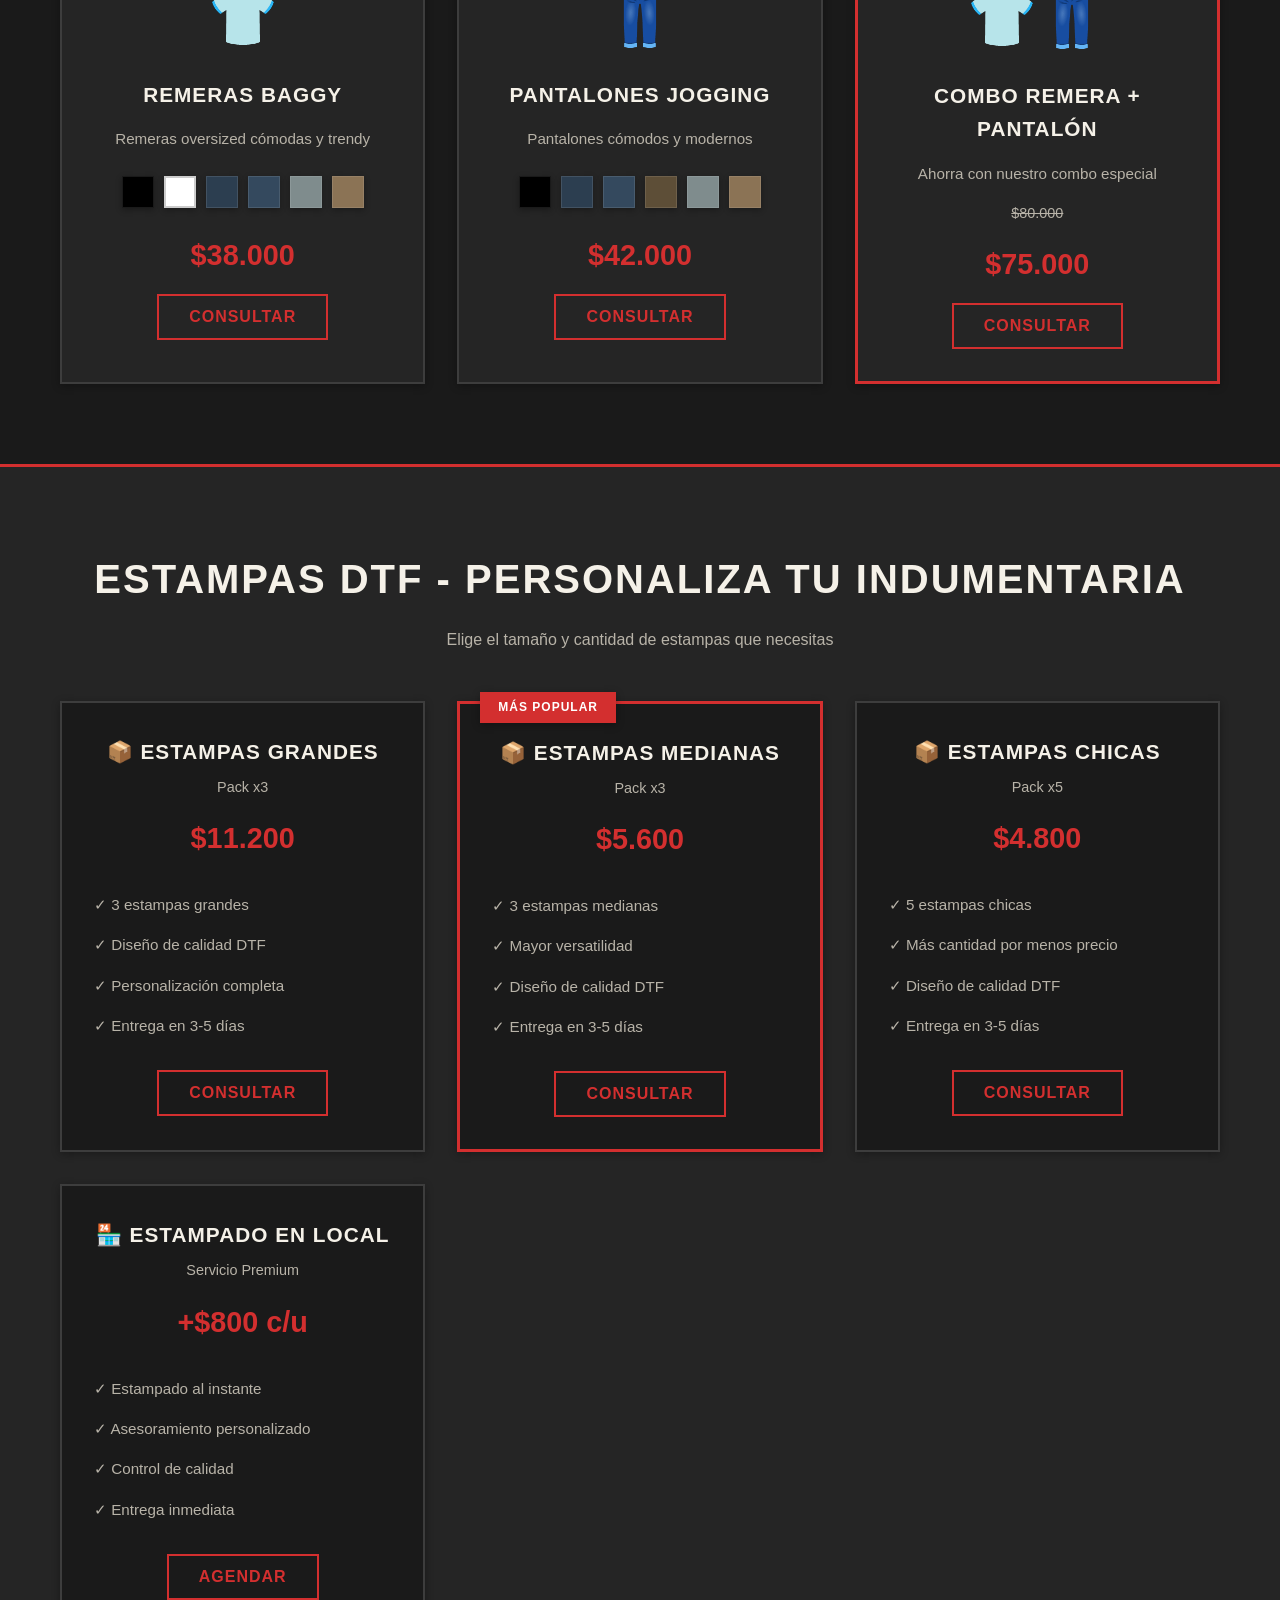
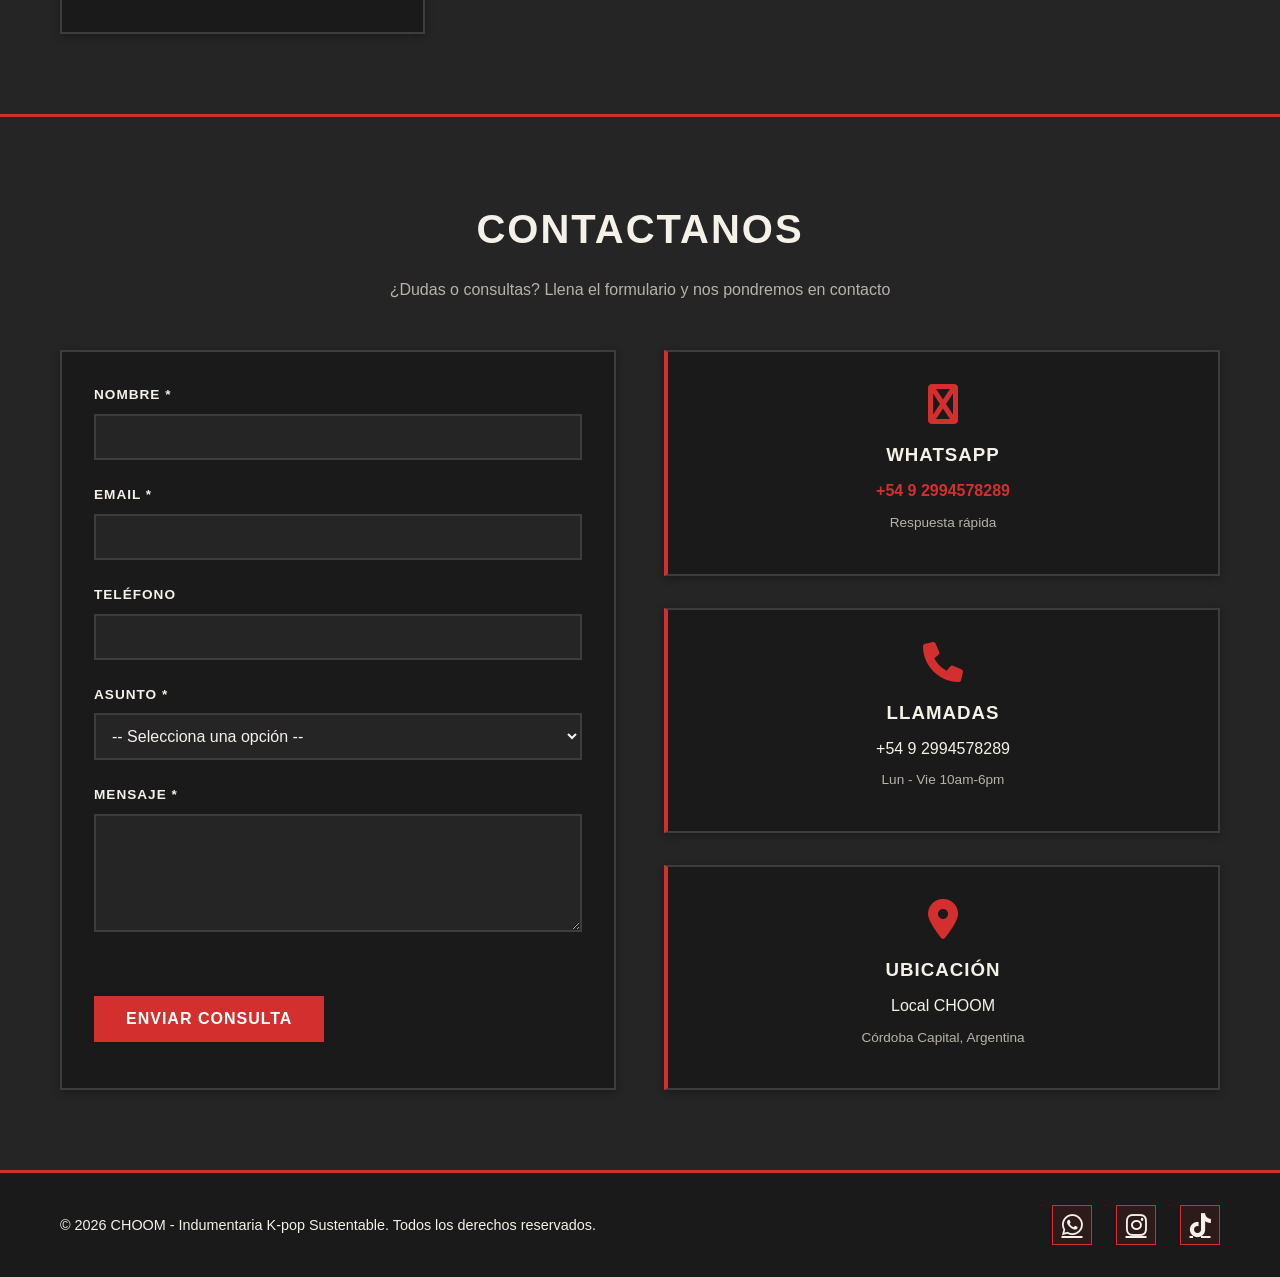
==== commit 360d6708: "Cambiar feature card a "Más Estampas" sin precio" ====
--- a/index.html
+++ b/index.html
@@ -48,10 +48,9 @@
                     <p>Cómodos y modernos</p>
                     <p class="price">$42.000</p>
                 </div>
-                <div class="feature-card" onclick="document.getElementById('estampas').scrollIntoView({ behavior: 'smooth' })">
-                    <h3 style="cursor: pointer;">✨ Estampas DTF</h3>
+                <div class="feature-card" onclick="document.getElementById('estampas').scrollIntoView({ behavior: 'smooth' })" style="cursor: pointer;">
+                    <h3>✨ Más Estampas</h3>
                     <p>Personaliza tu indumentaria</p>
-                    <p class="price">$2.500+</p>
                 </div>
             </div>
         </div>
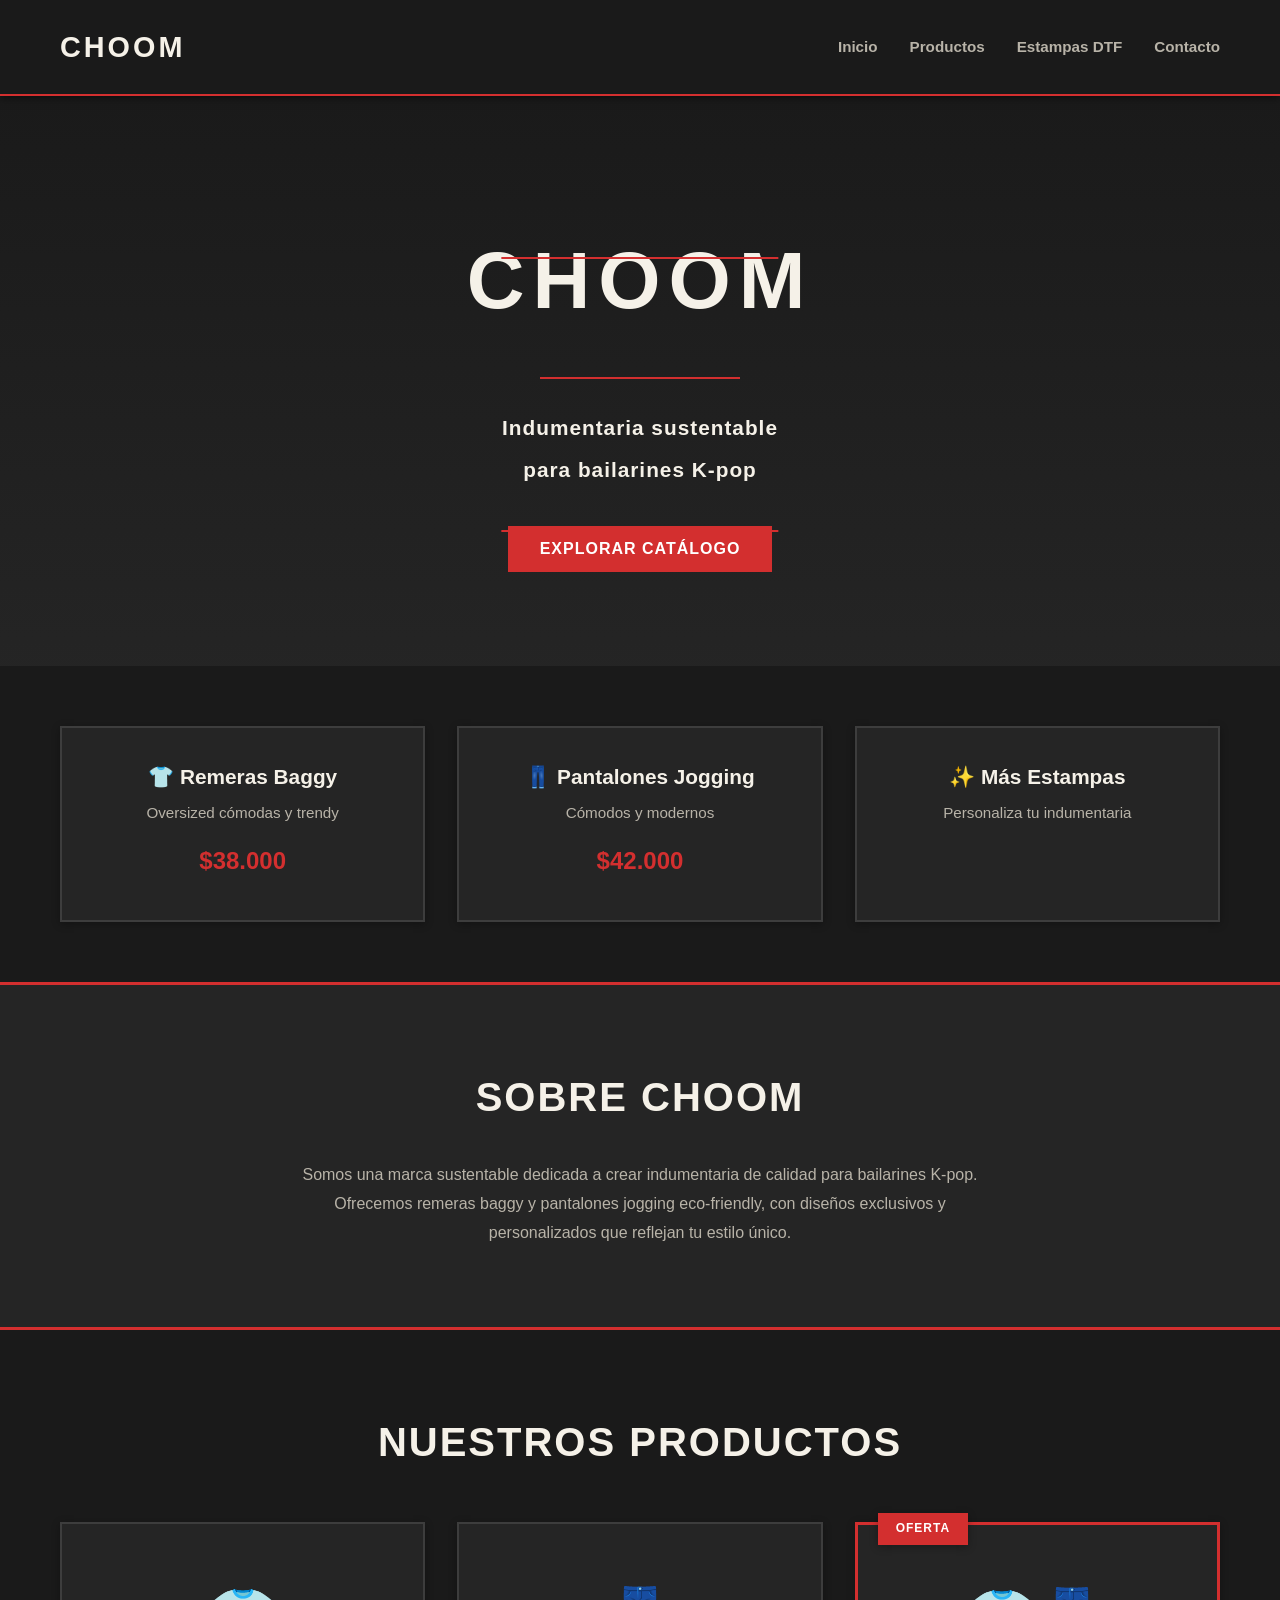
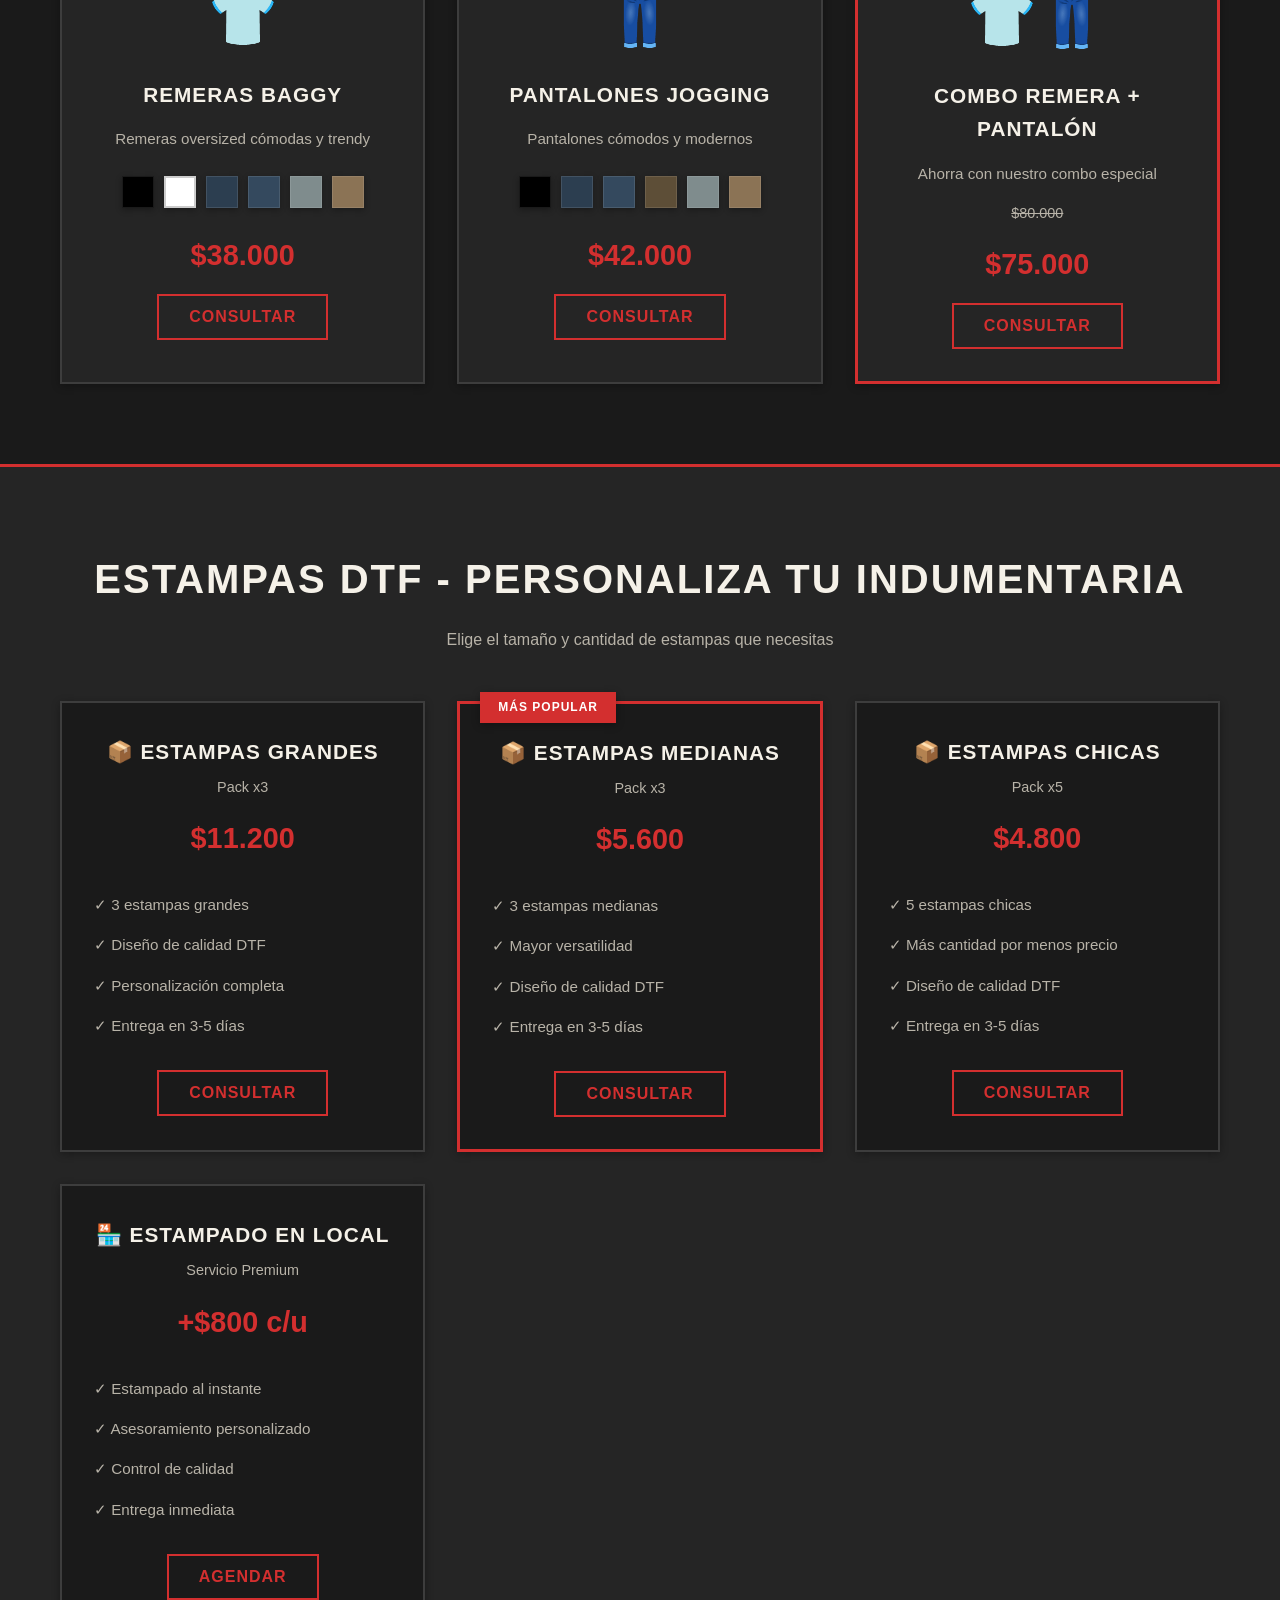
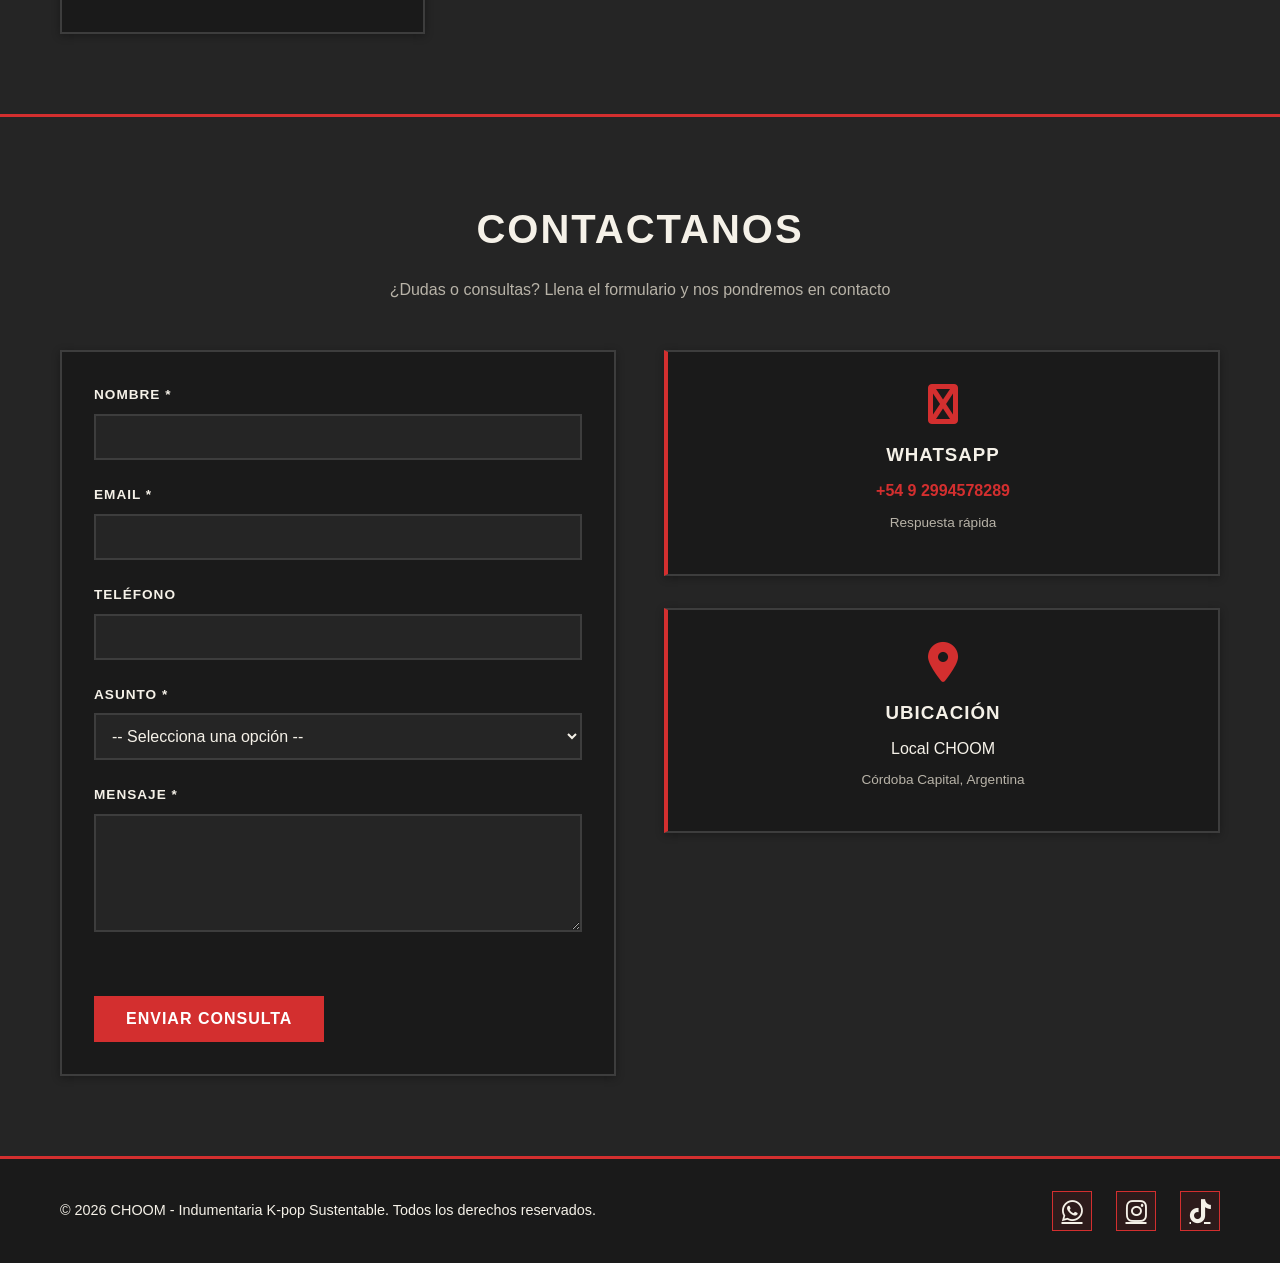
==== commit 7f8b094c: "Eliminar sección de contacto por llamada" ====
--- a/index.html
+++ b/index.html
@@ -60,7 +60,7 @@
     <section class="about">
         <div class="container">
             <h2>Sobre CHOOM</h2>
-            <p>Somos una marca sustentable dedicada a crear indumentaria de calidad para bailarines K-pop. Ofrecemos remeras baggy y pantalones jogging eco-friendly, con diseños exclusivos y personalizables con estampas DTF de alta calidad.</p>
+            <p>Somos una marca sustentable dedicada a crear indumentaria de calidad para bailarines K-pop. Ofrecemos remeras baggy y pantalones jogging eco-friendly, con diseños exclusivos y personalizados que reflejan tu estilo único.</p>
         </div>
     </section>
 
@@ -233,13 +233,6 @@
                         <p><a href="https://wa.me/542994578289" target="_blank">+54 9 2994578289</a></p>
                         <p class="small">Respuesta rápida</p>
                     </div>
-                    
-                    <div class="info-card">
-                        <i class="fas fa-phone"></i>
-                        <h3>Llamadas</h3>
-                        <p>+54 9 2994578289</p>
-                        <p class="small">Lun - Vie 10am-6pm</p>
-                    </div>
 
                     <div class="info-card">
                         <i class="fas fa-map-marker-alt"></i>
@@ -266,4 +259,4 @@
 
     <script src="script.js"></script>
 </body>
-</html>+</html>
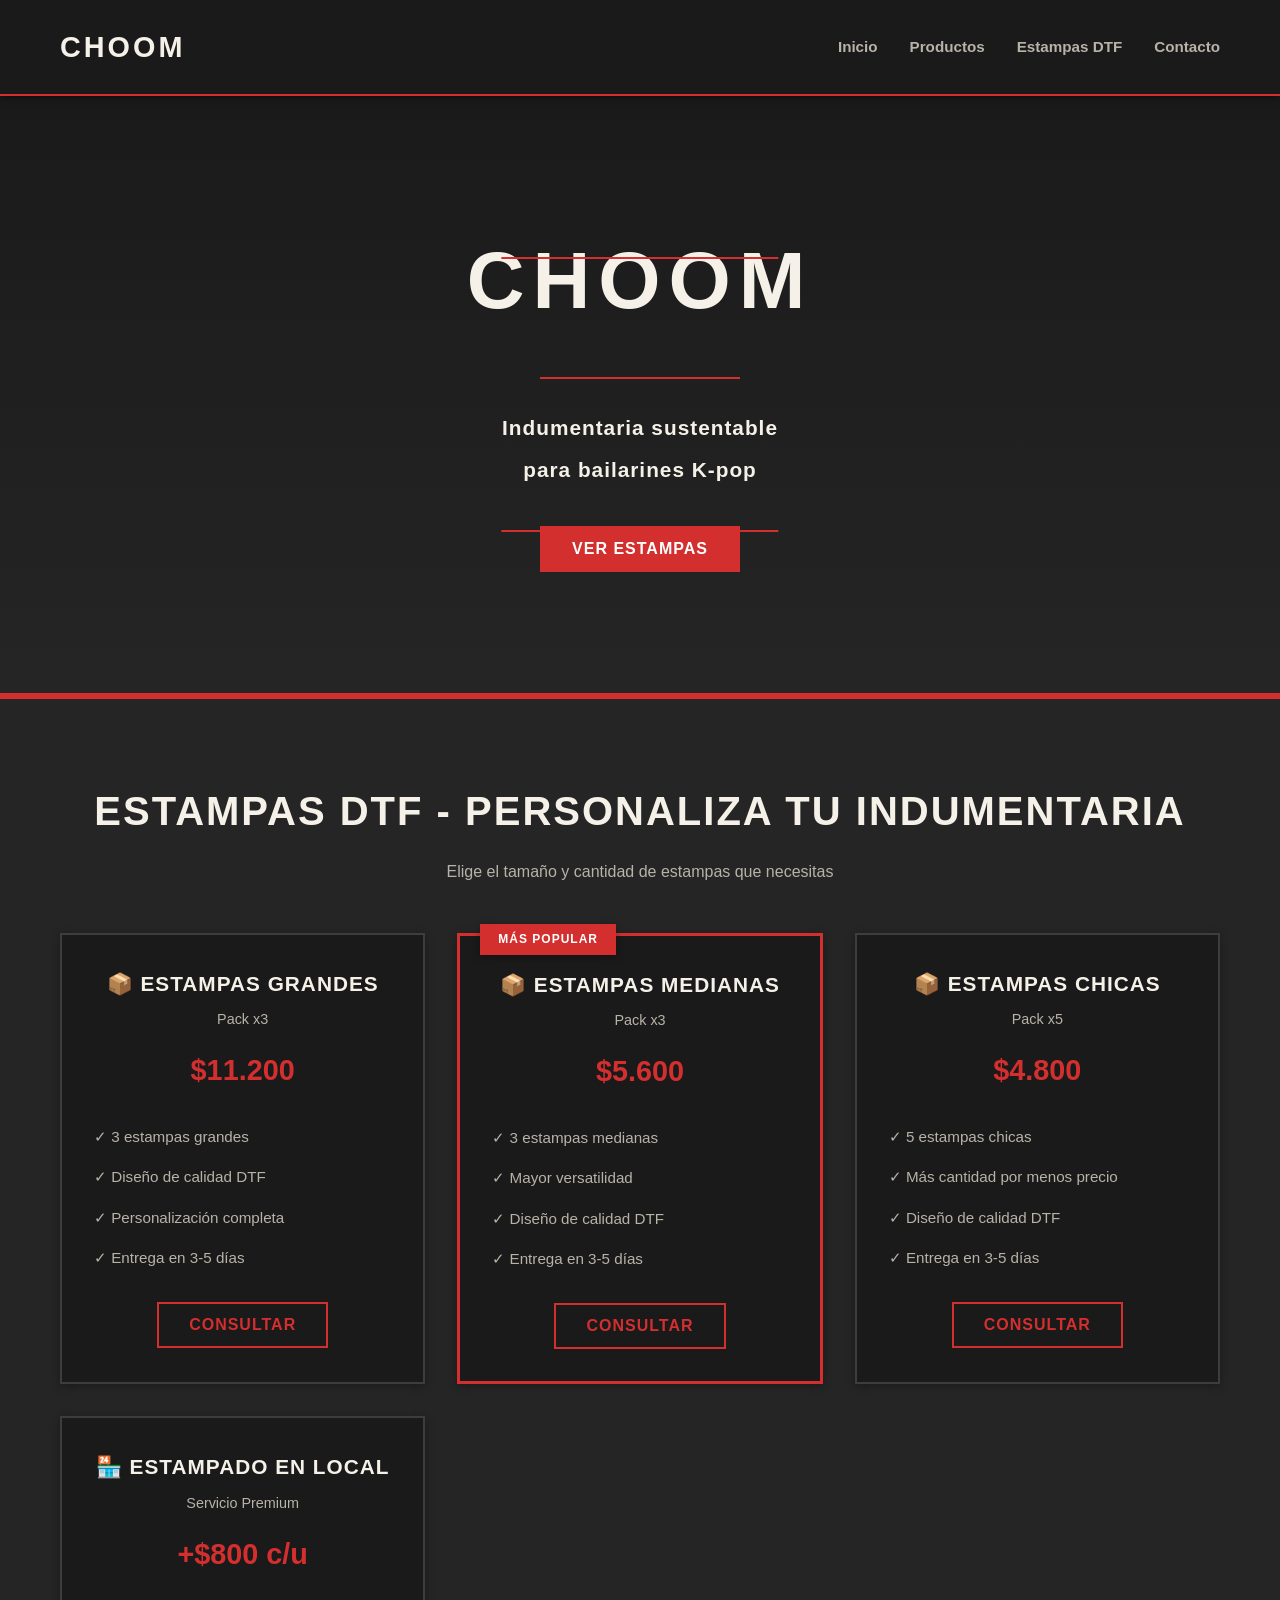
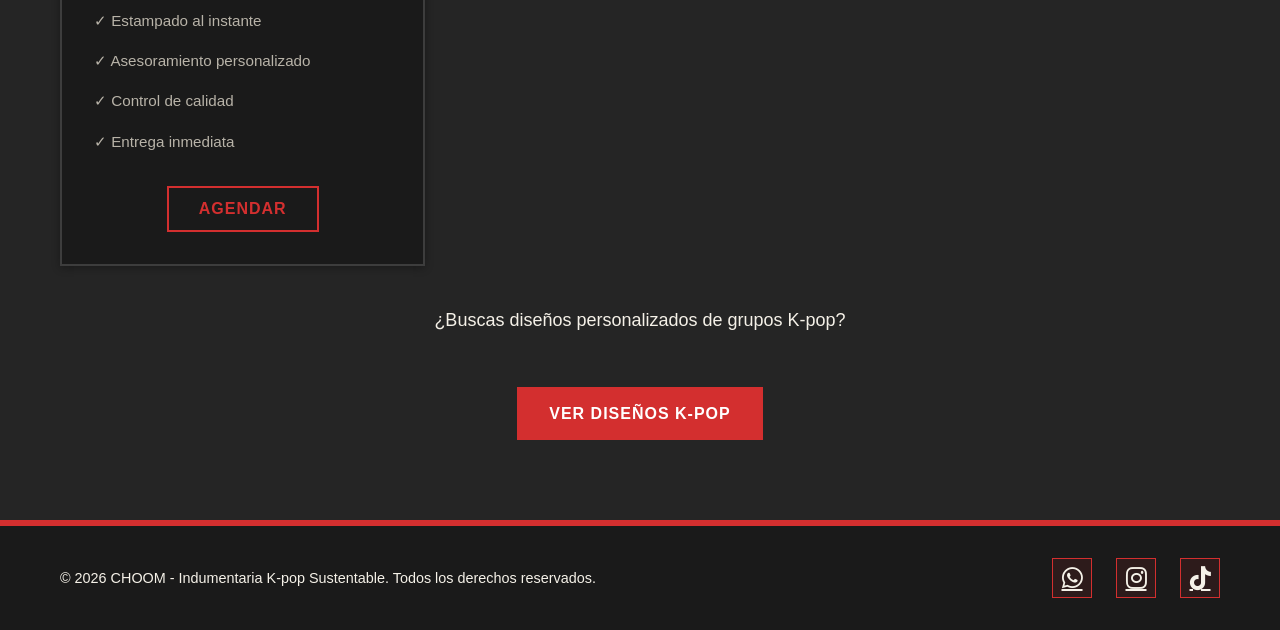
==== commit c53e2b0b: "Actualizar index.html con link a estampas.html y agregar función contactarWhatsapp" ====
--- a/index.html
+++ b/index.html
@@ -13,10 +13,10 @@
         <div class="navbar-container">
             <div class="logo">CHOOM</div>
             <ul class="nav-menu">
-                <li><a href="#inicio" class="nav-link">Inicio</a></li>
-                <li><a href="#productos" class="nav-link">Productos</a></li>
-                <li><a href="#estampas" class="nav-link">Estampas DTF</a></li>
-                <li><a href="#contacto" class="nav-link">Contacto</a></li>
+                <li><a href="index.html#inicio" class="nav-link">Inicio</a></li>
+                <li><a href="index.html#productos" class="nav-link">Productos</a></li>
+                <li><a href="index.html#estampas" class="nav-link">Estampas DTF</a></li>
+                <li><a href="index.html#contacto" class="nav-link">Contacto</a></li>
             </ul>
         </div>
     </nav>
@@ -29,90 +29,7 @@
                 <div class="hero-border"></div>
                 <p class="hero-subtitle">Indumentaria sustentable</p>
                 <p class="hero-subtitle">para bailarines K-pop</p>
-                <button class="btn btn-primary" onclick="document.getElementById('productos').scrollIntoView({ behavior: 'smooth' })">Explorar Catálogo</button>
-            </div>
-        </div>
-    </section>
-
-    <!-- Caracteristicas Rapidas -->
-    <section class="features">
-        <div class="container">
-            <div class="features-grid">
-                <div class="feature-card">
-                    <h3>👕 Remeras Baggy</h3>
-                    <p>Oversized cómodas y trendy</p>
-                    <p class="price">$38.000</p>
-                </div>
-                <div class="feature-card">
-                    <h3>👖 Pantalones Jogging</h3>
-                    <p>Cómodos y modernos</p>
-                    <p class="price">$42.000</p>
-                </div>
-                <div class="feature-card" onclick="document.getElementById('estampas').scrollIntoView({ behavior: 'smooth' })" style="cursor: pointer;">
-                    <h3>✨ Más Estampas</h3>
-                    <p>Personaliza tu indumentaria</p>
-                </div>
-            </div>
-        </div>
-    </section>
-
-    <!-- Sobre Nosotros -->
-    <section class="about">
-        <div class="container">
-            <h2>Sobre CHOOM</h2>
-            <p>Somos una marca sustentable dedicada a crear indumentaria de calidad para bailarines K-pop. Ofrecemos remeras baggy y pantalones jogging eco-friendly, con diseños exclusivos y personalizados que reflejan tu estilo único.</p>
-        </div>
-    </section>
-
-    <!-- Productos -->
-    <section id="productos" class="productos">
-        <div class="container">
-            <h2>Nuestros Productos</h2>
-            <div class="productos-grid">
-                <!-- Remeras -->
-                <div class="producto-card">
-                    <div class="producto-imagen">👕</div>
-                    <h3>Remeras Baggy</h3>
-                    <p class="descripcion">Remeras oversized cómodas y trendy</p>
-                    <div class="colores">
-                        <span class="color" style="background: #000;" title="Negro"></span>
-                        <span class="color" style="background: #fff; border: 2px solid #ccc;" title="Blanco"></span>
-                        <span class="color" style="background: #2c3e50;" title="Gris Oscuro"></span>
-                        <span class="color" style="background: #34495e;" title="Gris"></span>
-                        <span class="color" style="background: #7f8c8d;" title="Gris Claro"></span>
-                        <span class="color" style="background: #8b7355;" title="Maón"></span>
-                    </div>
-                    <p class="precio">$38.000</p>
-                    <button class="btn btn-secondary" onclick="contactarWhatsapp('Hola! Me interesa consultar sobre Remeras Baggy CHOOM')">Consultar</button>
-                </div>
-
-                <!-- Pantalones -->
-                <div class="producto-card">
-                    <div class="producto-imagen">👖</div>
-                    <h3>Pantalones Jogging</h3>
-                    <p class="descripcion">Pantalones cómodos y modernos</p>
-                    <div class="colores">
-                        <span class="color" style="background: #000;" title="Negro"></span>
-                        <span class="color" style="background: #2c3e50;" title="Azul Oscuro"></span>
-                        <span class="color" style="background: #34495e;" title="Gris Oscuro"></span>
-                        <span class="color" style="background: #5d4e37;" title="Marrón"></span>
-                        <span class="color" style="background: #7f8c8d;" title="Gris"></span>
-                        <span class="color" style="background: #8b7355;" title="Beige"></span>
-                    </div>
-                    <p class="precio">$42.000</p>
-                    <button class="btn btn-secondary" onclick="contactarWhatsapp('Hola! Me interesa consultar sobre Pantalones Jogging CHOOM')">Consultar</button>
-                </div>
-
-                <!-- Combo -->
-                <div class="producto-card destacado">
-                    <span class="badge">OFERTA</span>
-                    <div class="producto-imagen">👕👖</div>
-                    <h3>Combo Remera + Pantalón</h3>
-                    <p class="descripcion">Ahorra con nuestro combo especial</p>
-                    <p class="precio-original">$80.000</p>
-                    <p class="precio">$75.000</p>
-                    <button class="btn btn-secondary" onclick="contactarWhatsapp('Hola! Me interesa el Combo Remera + Pantalón de CHOOM')">Consultar</button>
-                </div>
+                <button class="btn btn-primary" onclick="document.getElementById('estampas').scrollIntoView({ behavior: 'smooth' })">Ver Estampas</button>
             </div>
         </div>
     </section>
@@ -181,66 +98,10 @@
                     <button class="btn btn-secondary" onclick="contactarWhatsapp('Hola! Quiero agendar para estampar en el local')">Agendar</button>
                 </div>
             </div>
-        </div>
-    </section>
 
-    <!-- Contacto -->
-    <section id="contacto" class="contacto">
-        <div class="container">
-            <h2>Contactanos</h2>
-            <p class="seccion-subtitle">¿Dudas o consultas? Llena el formulario y nos pondremos en contacto</p>
-            
-            <div class="contacto-content">
-                <form class="contacto-form" onsubmit="enviarFormulario(event)">
-                    <div class="form-group">
-                        <label for="nombre">Nombre *</label>
-                        <input type="text" id="nombre" name="nombre" required>
-                    </div>
-
-                    <div class="form-group">
-                        <label for="email">Email *</label>
-                        <input type="email" id="email" name="email" required>
-                    </div>
-
-                    <div class="form-group">
-                        <label for="telefono">Teléfono</label>
-                        <input type="tel" id="telefono" name="telefono">
-                    </div>
-
-                    <div class="form-group">
-                        <label for="asunto">Asunto *</label>
-                        <select id="asunto" name="asunto" required>
-                            <option value="">-- Selecciona una opción --</option>
-                            <option value="Consulta sobre productos">Consulta sobre productos</option>
-                            <option value="Solicitud de estampas DTF">Solicitud de estampas DTF</option>
-                            <option value="Estampado en local">Estampado en local</option>
-                            <option value="Otro">Otro</option>
-                        </select>
-                    </div>
-
-                    <div class="form-group">
-                        <label for="mensaje">Mensaje *</label>
-                        <textarea id="mensaje" name="mensaje" rows="5" required></textarea>
-                    </div>
-
-                    <button type="submit" class="btn btn-primary">Enviar Consulta</button>
-                </form>
-
-                <div class="contacto-info">
-                    <div class="info-card">
-                        <i class="fas fa-whatsapp"></i>
-                        <h3>WhatsApp</h3>
-                        <p><a href="https://wa.me/542994578289" target="_blank">+54 9 2994578289</a></p>
-                        <p class="small">Respuesta rápida</p>
-                    </div>
-
-                    <div class="info-card">
-                        <i class="fas fa-map-marker-alt"></i>
-                        <h3>Ubicación</h3>
-                        <p>Local CHOOM</p>
-                        <p class="small">Córdoba Capital, Argentina</p>
-                    </div>
-                </div>
+            <div style="text-align: center; margin-top: 40px;">
+                <p style="font-size: 18px; margin-bottom: 20px;">¿Buscas diseños personalizados de grupos K-pop?</p>
+                <a href="estampas.html" class="btn btn-primary" style="display: inline-block;">Ver Diseños K-pop</a>
             </div>
         </div>
     </section>
@@ -260,3 +121,4 @@
     <script src="script.js"></script>
 </body>
 </html>
+
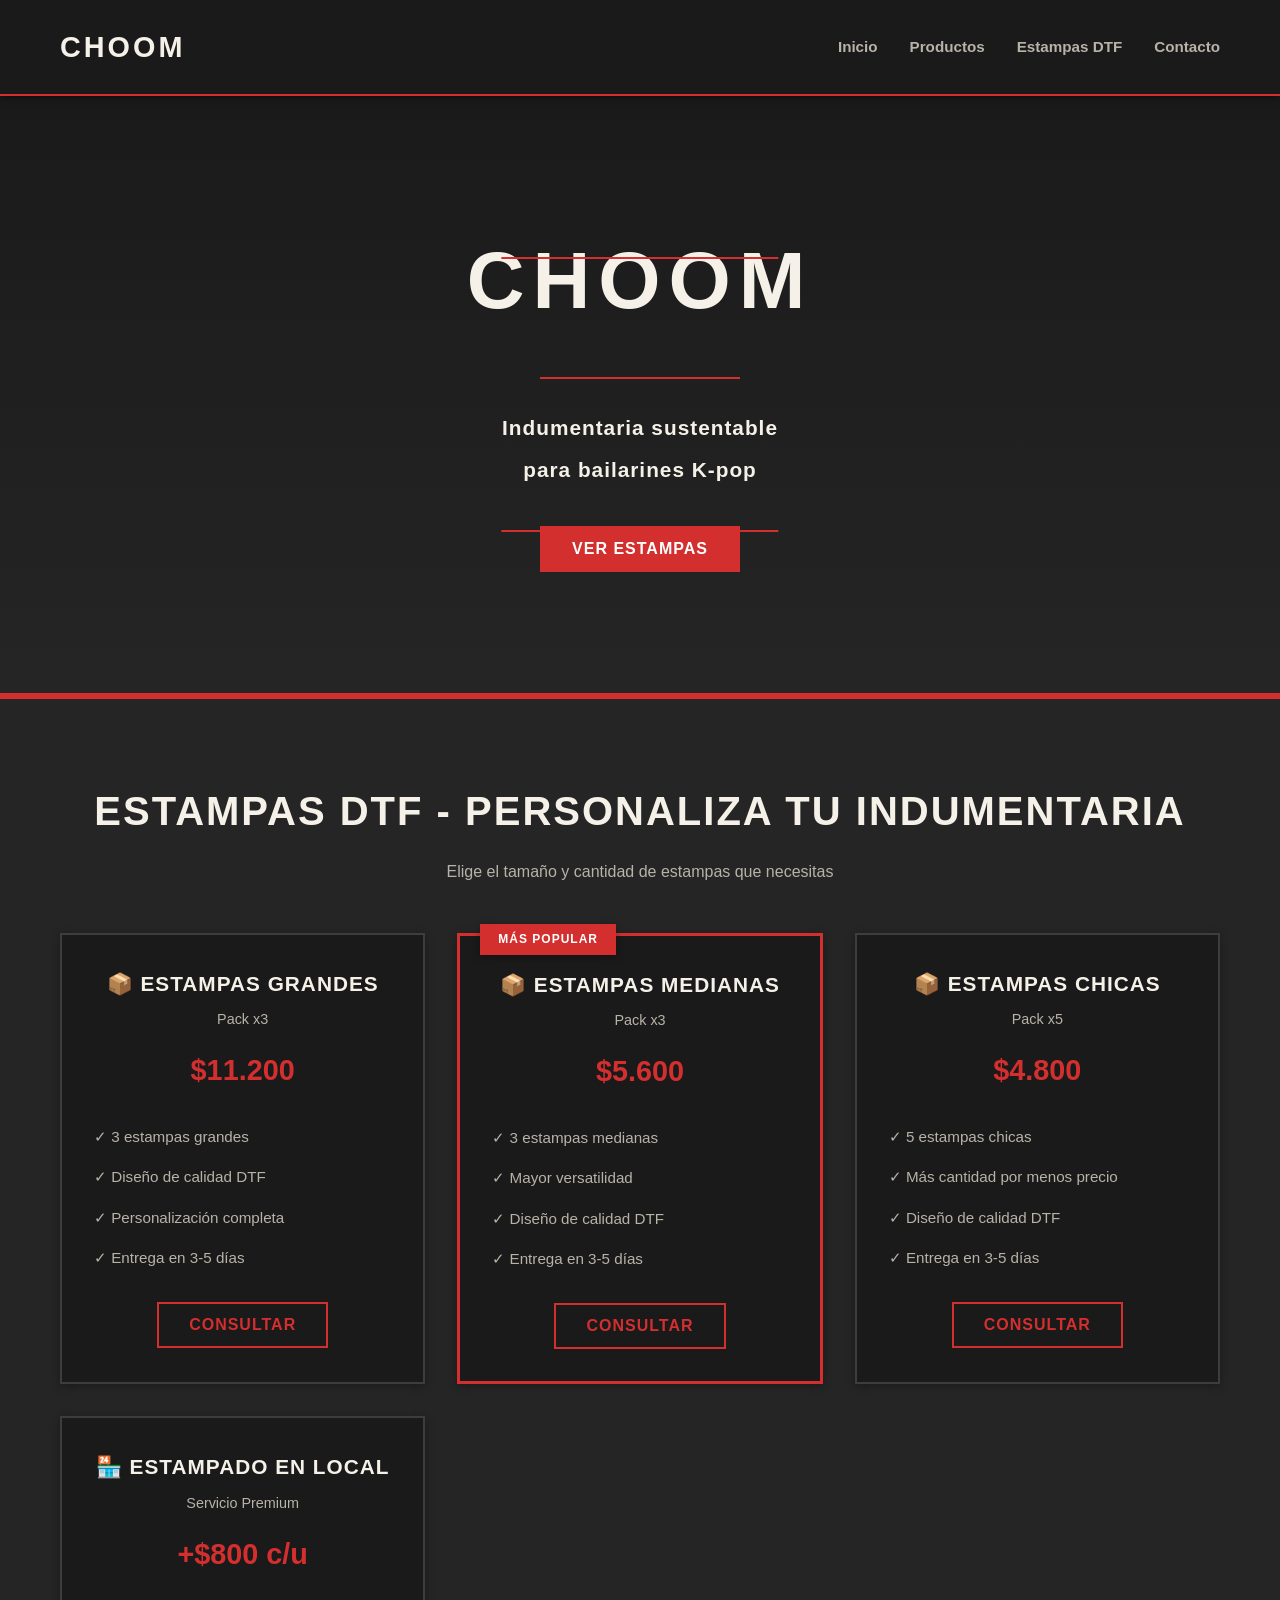
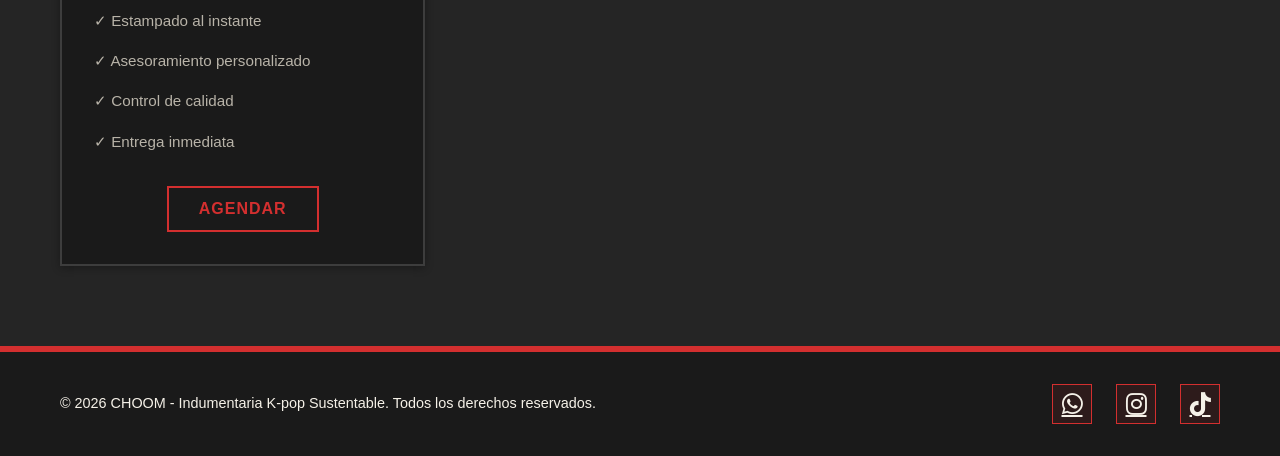
==== commit 632a594b: "Cambiar botones de Consultar para navegar a estampas.html" ====
--- a/index.html
+++ b/index.html
@@ -52,7 +52,7 @@
                         <li>✓ Personalización completa</li>
                         <li>✓ Entrega en 3-5 días</li>
                     </ul>
-                    <button class="btn btn-secondary" onclick="contactarWhatsapp('Hola! Me interesa solicitar estampas grandes CHOOM - Pack x3')">Consultar</button>
+                    <button class="btn btn-secondary" onclick="window.location.href='estampas.html'">Consultar</button>
                 </div>
 
                 <!-- Estampas Medianas x3 -->
@@ -67,7 +67,7 @@
                         <li>✓ Diseño de calidad DTF</li>
                         <li>✓ Entrega en 3-5 días</li>
                     </ul>
-                    <button class="btn btn-secondary" onclick="contactarWhatsapp('Hola! Me interesa solicitar estampas medianas CHOOM - Pack x3')">Consultar</button>
+                    <button class="btn btn-secondary" onclick="window.location.href='estampas.html'">Consultar</button>
                 </div>
 
                 <!-- Estampas Chicas x5 -->
@@ -81,7 +81,7 @@
                         <li>✓ Diseño de calidad DTF</li>
                         <li>✓ Entrega en 3-5 días</li>
                     </ul>
-                    <button class="btn btn-secondary" onclick="contactarWhatsapp('Hola! Me interesa solicitar estampas chicas CHOOM - Pack x5')">Consultar</button>
+                    <button class="btn btn-secondary" onclick="window.location.href='estampas.html'">Consultar</button>
                 </div>
 
                 <!-- Estampado en local -->
@@ -95,13 +95,8 @@
                         <li>✓ Control de calidad</li>
                         <li>✓ Entrega inmediata</li>
                     </ul>
-                    <button class="btn btn-secondary" onclick="contactarWhatsapp('Hola! Quiero agendar para estampar en el local')">Agendar</button>
+                    <button class="btn btn-secondary" onclick="window.location.href='estampas.html'">Agendar</button>
                 </div>
-            </div>
-
-            <div style="text-align: center; margin-top: 40px;">
-                <p style="font-size: 18px; margin-bottom: 20px;">¿Buscas diseños personalizados de grupos K-pop?</p>
-                <a href="estampas.html" class="btn btn-primary" style="display: inline-block;">Ver Diseños K-pop</a>
             </div>
         </div>
     </section>
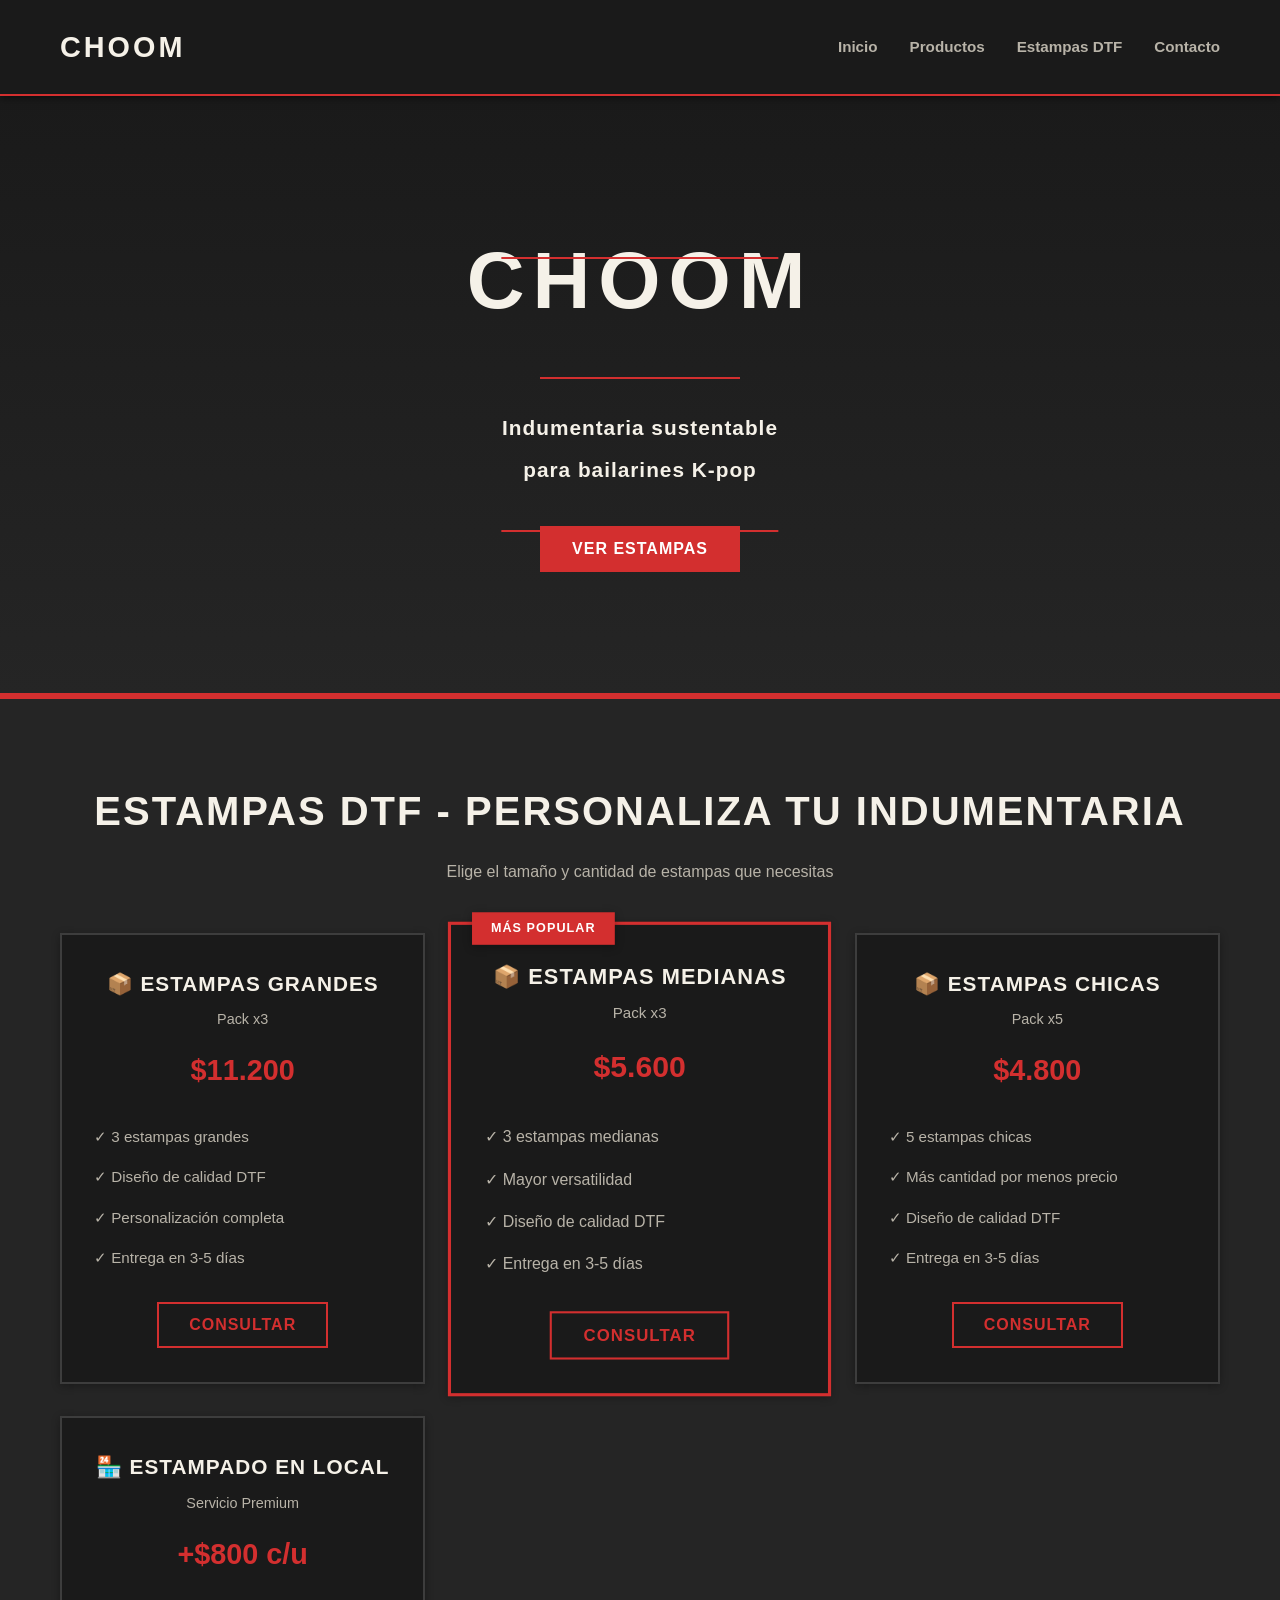
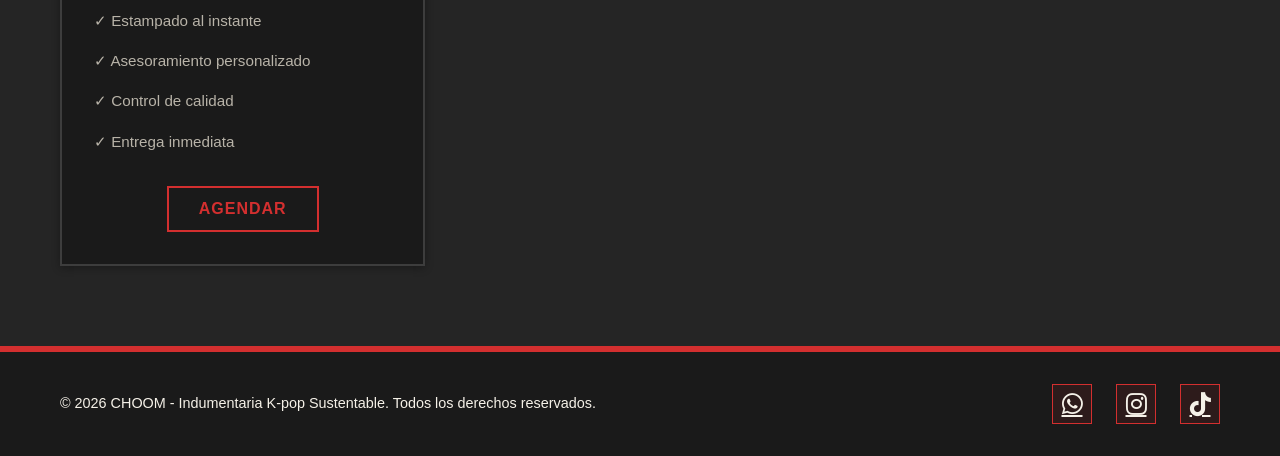
==== commit 0c197fd4: "Actualizar index.html - asegurar que pasa datos correctamente a estampas.html" ====
--- a/index.html
+++ b/index.html
@@ -52,7 +52,7 @@
                         <li>✓ Personalización completa</li>
                         <li>✓ Entrega en 3-5 días</li>
                     </ul>
-                    <button class="btn btn-secondary" onclick="window.location.href='estampas.html'">Consultar</button>
+                    <button class="btn btn-secondary" onclick="irAEstampasConPaquete('Estampas Grandes', 3, '$11.200')">Consultar</button>
                 </div>
 
                 <!-- Estampas Medianas x3 -->
@@ -67,7 +67,7 @@
                         <li>✓ Diseño de calidad DTF</li>
                         <li>✓ Entrega en 3-5 días</li>
                     </ul>
-                    <button class="btn btn-secondary" onclick="window.location.href='estampas.html'">Consultar</button>
+                    <button class="btn btn-secondary" onclick="irAEstampasConPaquete('Estampas Medianas', 3, '$5.600')">Consultar</button>
                 </div>
 
                 <!-- Estampas Chicas x5 -->
@@ -81,7 +81,7 @@
                         <li>✓ Diseño de calidad DTF</li>
                         <li>✓ Entrega en 3-5 días</li>
                     </ul>
-                    <button class="btn btn-secondary" onclick="window.location.href='estampas.html'">Consultar</button>
+                    <button class="btn btn-secondary" onclick="irAEstampasConPaquete('Estampas Chicas', 5, '$4.800')">Consultar</button>
                 </div>
 
                 <!-- Estampado en local -->
@@ -95,7 +95,7 @@
                         <li>✓ Control de calidad</li>
                         <li>✓ Entrega inmediata</li>
                     </ul>
-                    <button class="btn btn-secondary" onclick="window.location.href='estampas.html'">Agendar</button>
+                    <button class="btn btn-secondary" onclick="irAEstampasConPaquete('Estampado en Local', 0, '+$800 c/u')">Agendar</button>
                 </div>
             </div>
         </div>
@@ -113,7 +113,18 @@
         </div>
     </footer>
 
-    <script src="script.js"></script>
+    <script>
+        function irAEstampasConPaquete(tipo, cantidad, precio) {
+            // Guardar el tipo de paquete en localStorage
+            localStorage.setItem('paqueteSeleccionado', JSON.stringify({
+                tipo: tipo,
+                cantidad: cantidad,
+                precio: precio
+            }));
+            // Navegar a estampas.html
+            window.location.href = 'estampas.html';
+        }
+    </script>
 </body>
 </html>
 
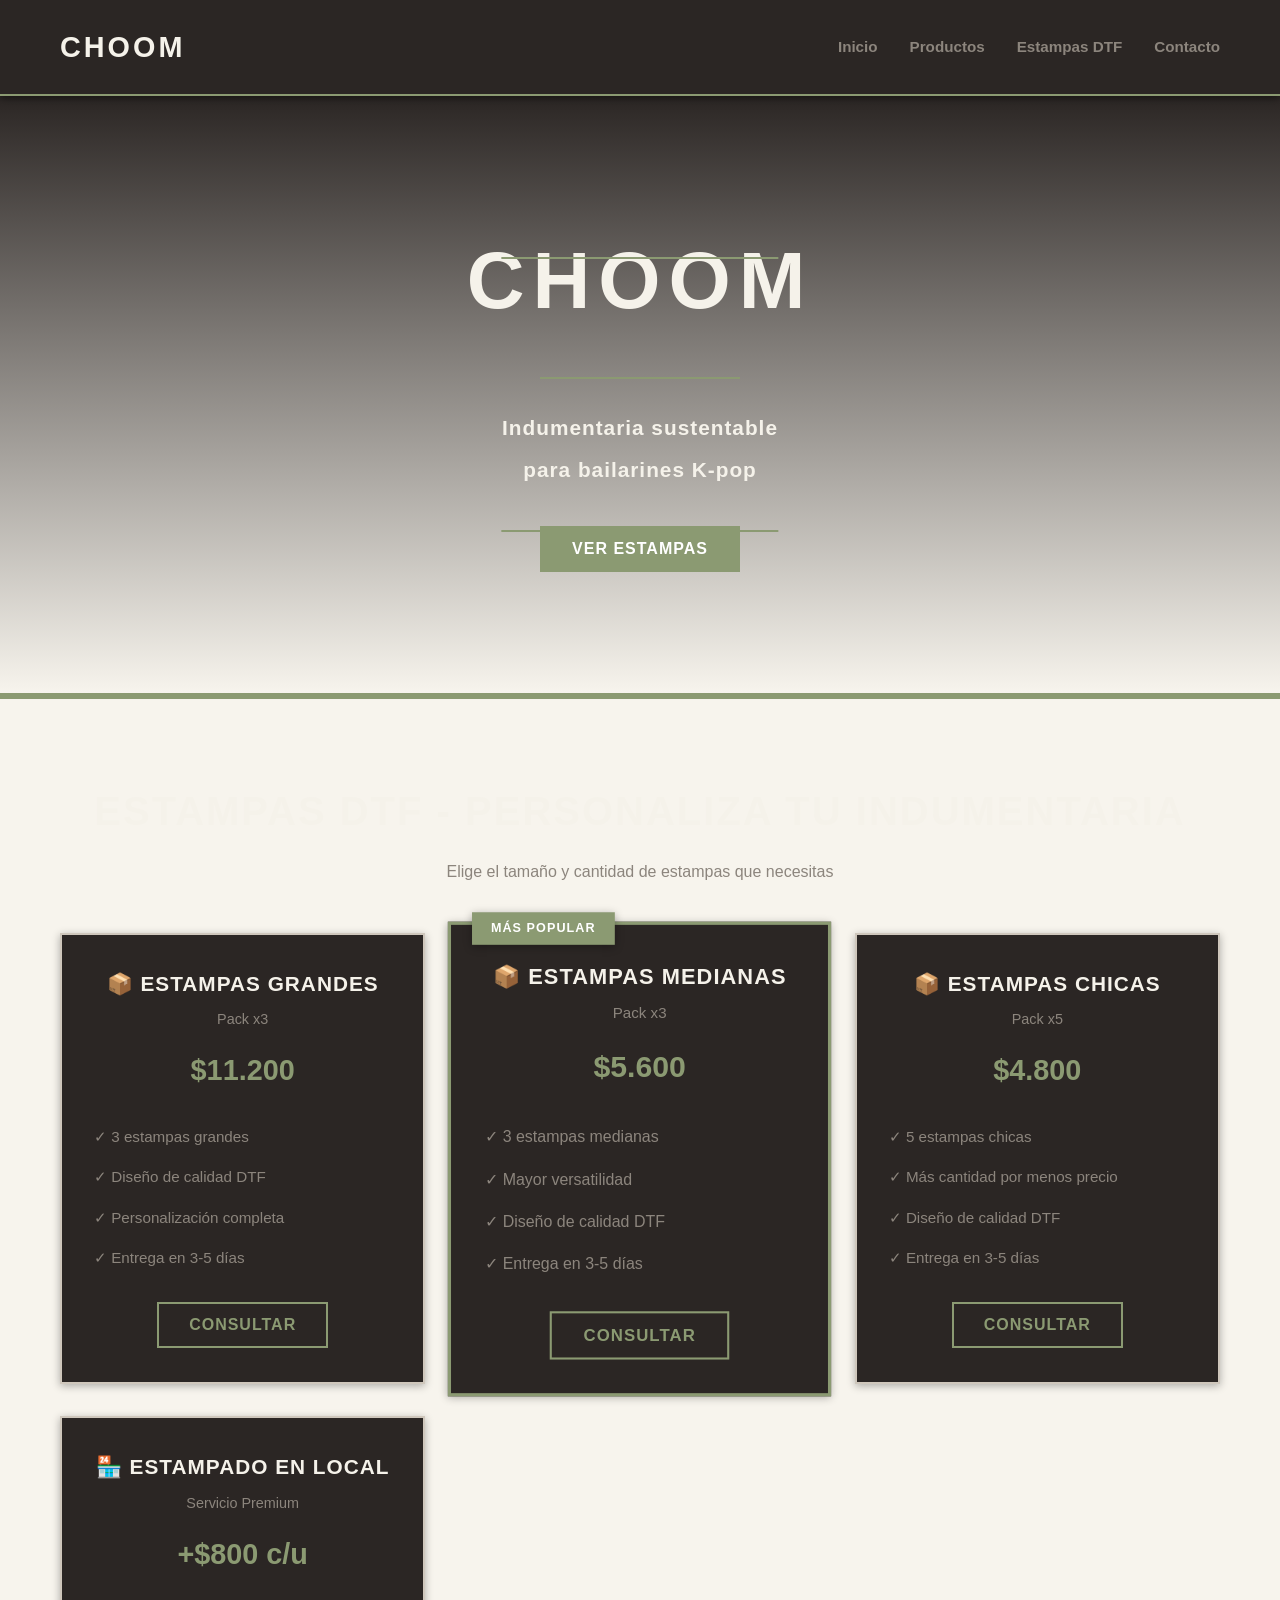
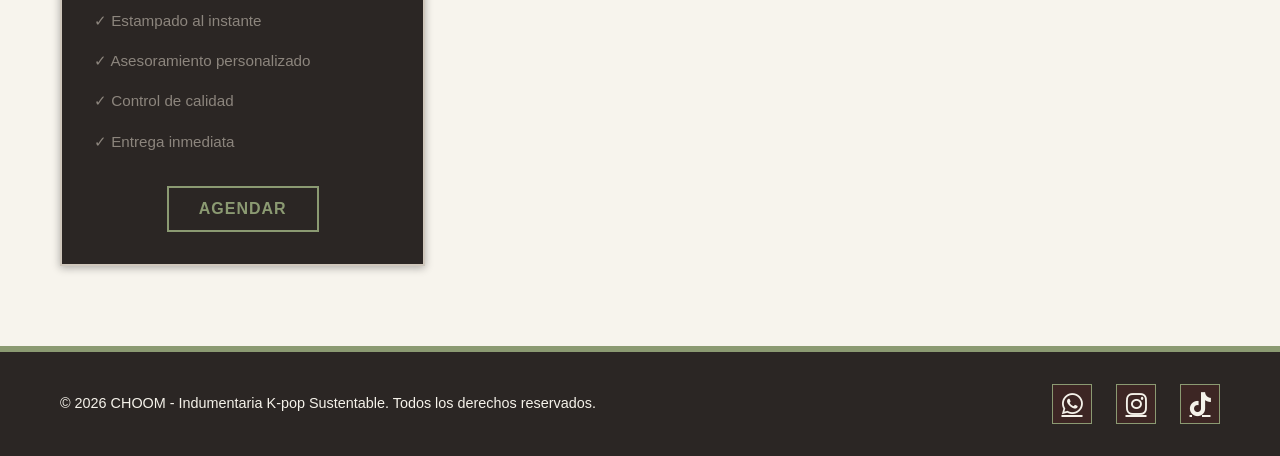
==== commit e4e41f5e: "Update index.html" ====
--- a/index.html
+++ b/index.html
@@ -5,6 +5,7 @@
     <meta name="viewport" content="width=device-width, initial-scale=1.0">
     <title>CHOOM - Indumentaria K-pop Sustentable</title>
     <link rel="stylesheet" href="styles.css">
+    <link href="https://fonts.googleapis.com/css2?family=Barlow+Condensed:wght@400;600;700;800&family=Inter:wght@300;400;500;600&display=swap" rel="stylesheet">
     <link rel="stylesheet" href="https://cdnjs.cloudflare.com/ajax/libs/font-awesome/6.0.0/css/all.min.css">
 </head>
 <body>
--- a/styles.css
+++ b/styles.css
@@ -5,16 +5,15 @@
 }
 
 :root {
-    --primary-color: #1a1a1a;
-    --secondary-color: #2d2d2d;
-    --accent-color: #d32f2f;
-    --text-light: #f5f1e8;
-    --text-muted: #b8b3a8;
-    --light-bg: #252525;
-    --border-color: #3d3d3d;
+    --primary-color: #2b2624;      /* negro cálido */
+    --secondary-color: #5a534e;    /* gris cálido */
+    --accent-color: #8b9a72;       /* verde salvia */
+    --text-light: #f5f2ea;         /* papel */
+    --text-muted: #8c857d;         /* gris editorial */
+    --light-bg: #f7f4ed;           /* fondo principal */
+    --border-color: #cfc7bc;       /* líneas técnicas */
     --white: #ffffff;
 }
-
 body {
     font-family: 'Segoe UI', Tahoma, Geneva, Verdana, sans-serif;
     color: var(--text-light);
@@ -886,4 +885,4 @@
     .productos h2 {
         font-size: 1.5rem;
     }
-}+}
